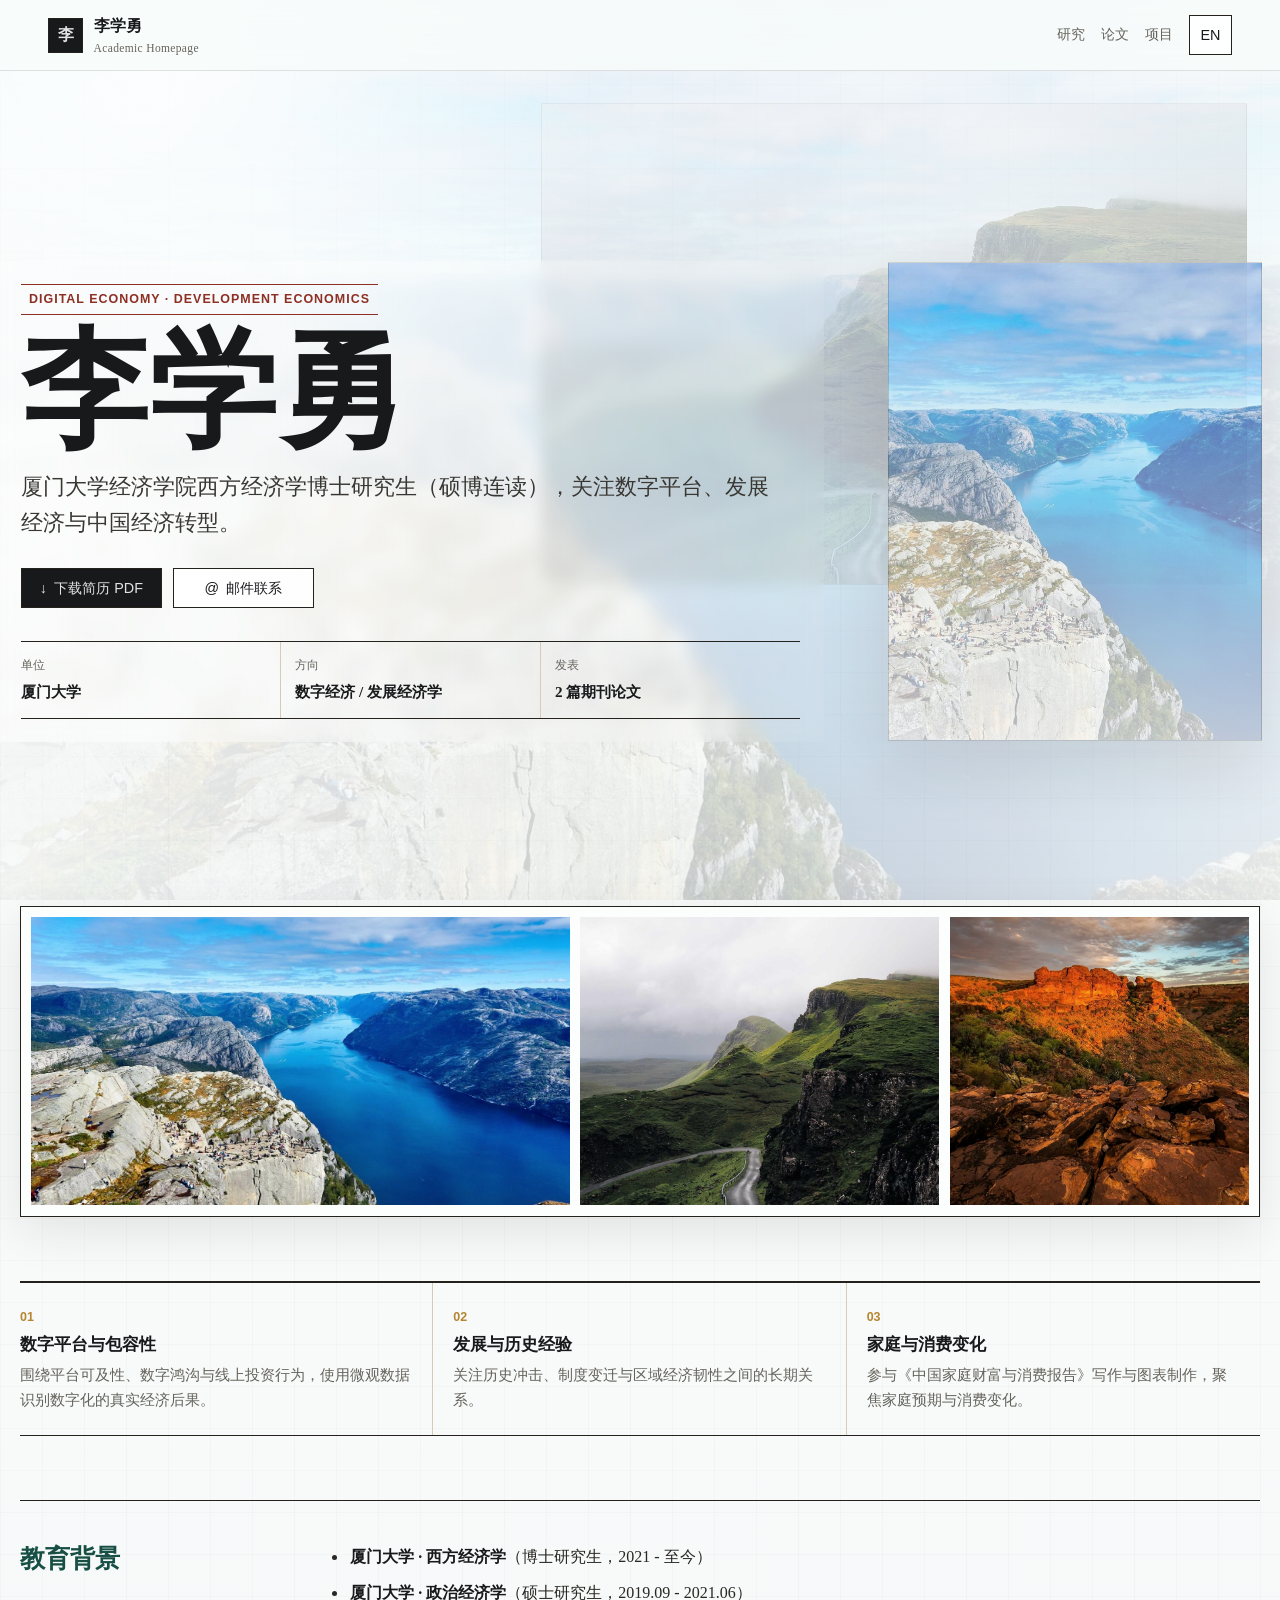
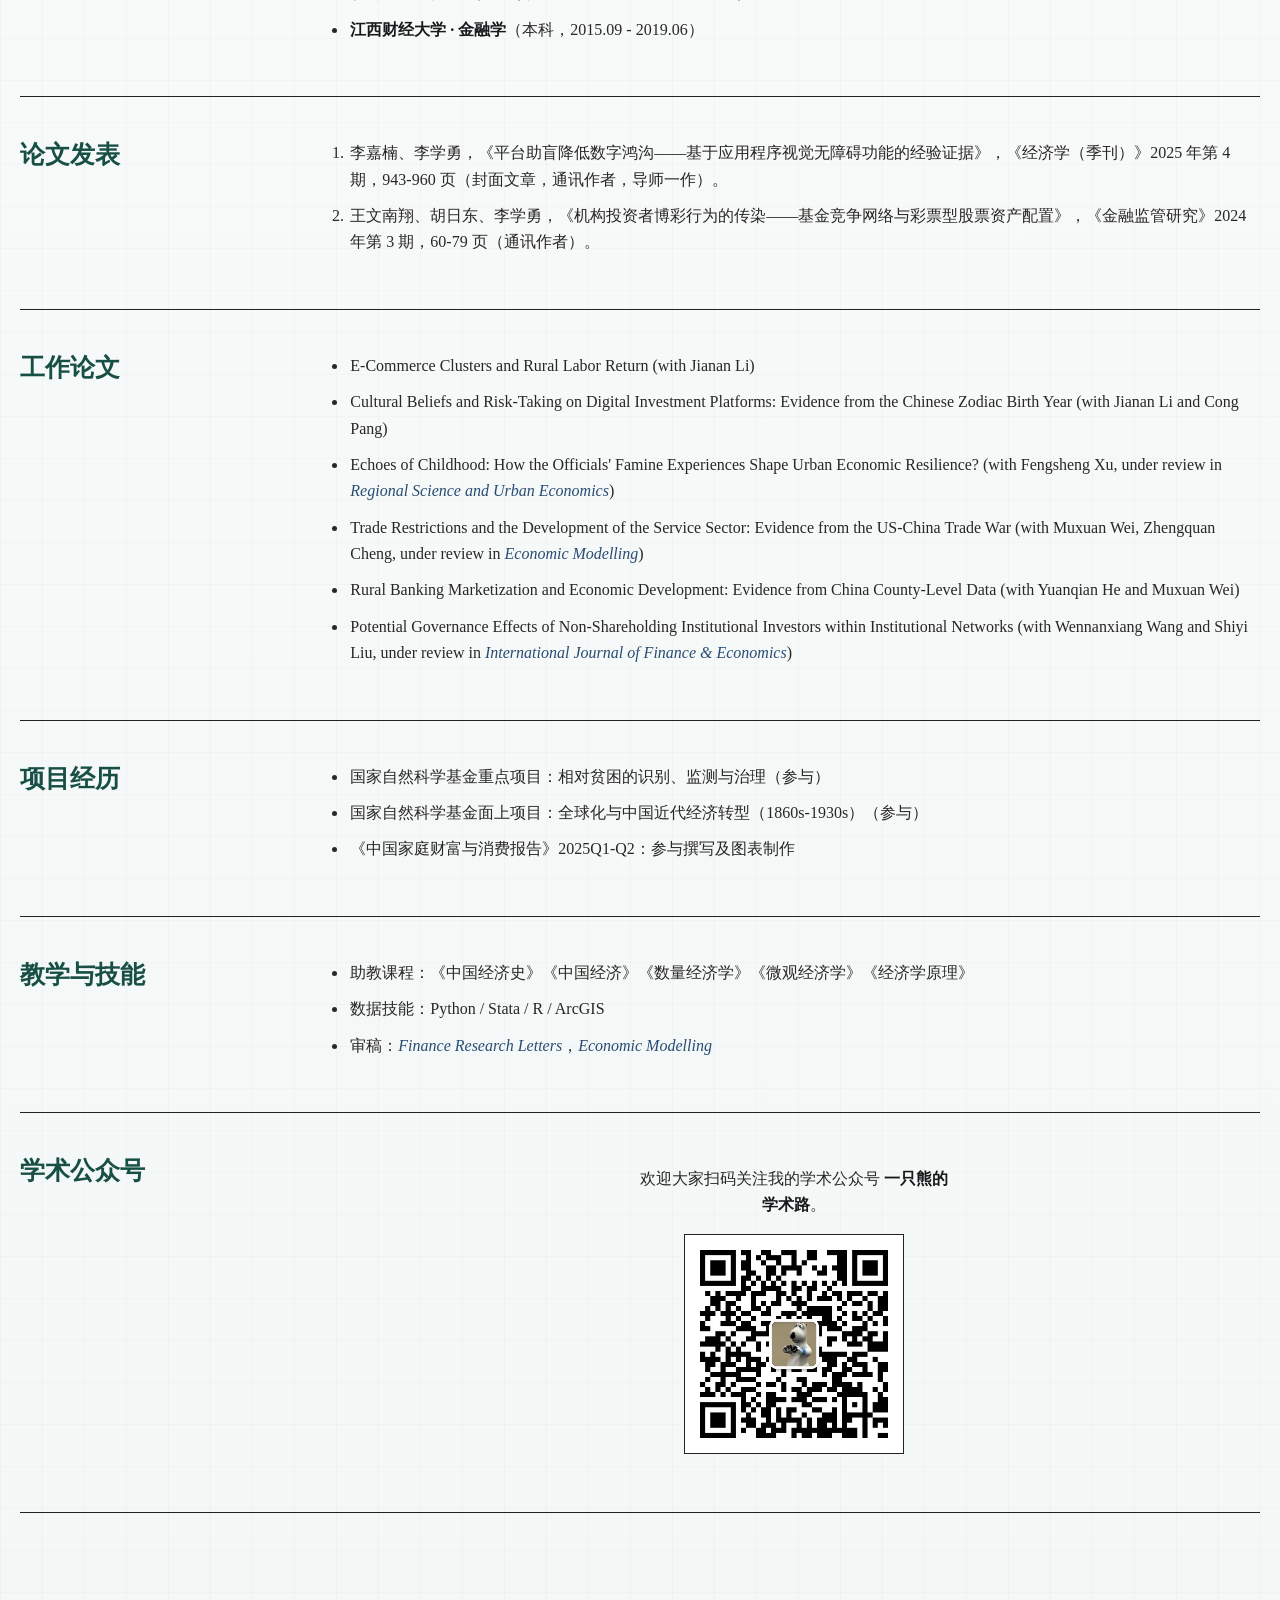
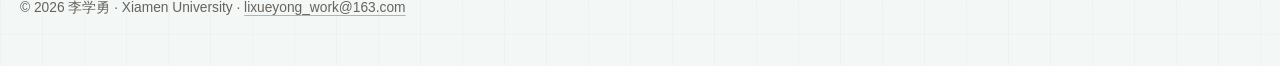
==== index.html @ 3702c2e1 "feat: refresh resume site for custom domain" ====
<!doctype html>
<html lang="zh-CN" data-lang="zh">
  <head>
    <meta charset="UTF-8" />
    <meta name="viewport" content="width=device-width, initial-scale=1.0" />
    <meta name="description" content="李学勇个人学术主页：数字经济、发展经济学、论文发表、工作论文、项目经历与教学经历。" />
    <meta name="keywords" content="李学勇, 学术主页, 数字经济, 发展经济学, 厦门大学, 个人简历" />
    <meta name="theme-color" content="#f7f2e8" />
    <title>李学勇 | Academic Homepage</title>
    <link rel="icon" href='data:image/svg+xml,%3Csvg xmlns="http://www.w3.org/2000/svg" viewBox="0 0 64 64"%3E%3Crect width="64" height="64" fill="%2318191b"/%3E%3Ctext x="32" y="43" text-anchor="middle" font-size="34" font-family="serif" fill="%23fffdf8"%3EL%3C/text%3E%3C/svg%3E' />
    <link rel="stylesheet" href="style.css" />
  </head>
  <body>
    <header class="site-header">
      <a class="brand" href="#top" aria-label="李学勇个人主页">
        <span class="brand-mark" aria-hidden="true">李</span>
        <span>
          <strong>李学勇</strong>
          <small>Academic Homepage</small>
        </span>
      </a>

      <nav class="top-nav" aria-label="页面导航">
        <a href="#research" class="t-zh">研究</a>
        <a href="#research" class="t-en">Research</a>
        <a href="#zh-papers" class="t-zh" data-anchor="papers">论文</a>
        <a href="#en-papers" class="t-en" data-anchor="papers">Papers</a>
        <a href="#zh-projects" class="t-zh" data-anchor="projects">项目</a>
        <a href="#en-projects" class="t-en" data-anchor="projects">Projects</a>
      </nav>

      <button id="lang-toggle" type="button" class="lang-toggle" aria-label="切换到英文">EN</button>
    </header>

    <main id="top">
      <section class="hero">
        <div class="hero-copy reveal">
          <p class="eyebrow">Digital Economy · Development Economics</p>
          <h1>
            <span class="t-zh">李学勇</span>
            <span class="t-en">Xueyong Li</span>
          </h1>
          <p class="lead t-zh">厦门大学经济学院西方经济学博士研究生（硕博连读），关注数字平台、发展经济与中国经济转型。</p>
          <p class="lead t-en">PhD Candidate in Western Economics at Xiamen University, studying digital platforms, development economics, and China's economic transformation.</p>

          <div class="hero-actions" aria-label="主要操作">
            <a class="button primary" href="李学勇的简历.pdf" target="_blank" rel="noopener">
              <span aria-hidden="true">↓</span>
              <span class="t-zh">下载简历 PDF</span>
              <span class="t-en">Download CV</span>
            </a>
            <a class="button" href="mailto:lixueyong_work@163.com">
              <span aria-hidden="true">@</span>
              <span class="t-zh">邮件联系</span>
              <span class="t-en">Email</span>
            </a>
          </div>

          <dl class="quick-facts" aria-label="个人概览">
            <div>
              <dt class="t-zh">单位</dt>
              <dt class="t-en">Affiliation</dt>
              <dd class="t-zh">厦门大学</dd>
              <dd class="t-en">Xiamen University</dd>
            </div>
            <div>
              <dt class="t-zh">方向</dt>
              <dt class="t-en">Fields</dt>
              <dd class="t-zh">数字经济 / 发展经济学</dd>
              <dd class="t-en">Digital Economy / Development</dd>
            </div>
            <div>
              <dt class="t-zh">发表</dt>
              <dt class="t-en">Publications</dt>
              <dd class="t-zh">2 篇期刊论文</dd>
              <dd class="t-en">2 journal articles</dd>
            </div>
          </dl>
        </div>

      </section>

      <section class="landscape-photos reveal" style="--d: 0.1s" aria-label="山水风景照片">
        <img src="assets/photos/mountain-river.jpg" alt="群山环绕的蓝色河湾" loading="lazy" />
        <img src="assets/photos/lake-hills.jpg" alt="云雾中的绿色山地" loading="lazy" />
        <img src="assets/photos/forest-mountain.jpg" alt="落日照亮的红色山谷" loading="lazy" />
      </section>

      <section class="feature-strip reveal" style="--d: 0.12s" id="research">
        <article>
          <span>01</span>
          <h2 class="t-zh">数字平台与包容性</h2>
          <h2 class="t-en">Digital Platforms & Inclusion</h2>
          <p class="t-zh">围绕平台可及性、数字鸿沟与线上投资行为，使用微观数据识别数字化的真实经济后果。</p>
          <p class="t-en">Studies platform accessibility, digital divides, and online investment behavior with micro-level evidence.</p>
        </article>
        <article>
          <span>02</span>
          <h2 class="t-zh">发展与历史经验</h2>
          <h2 class="t-en">Development & Historical Experience</h2>
          <p class="t-zh">关注历史冲击、制度变迁与区域经济韧性之间的长期关系。</p>
          <p class="t-en">Examines long-run links among historical shocks, institutions, and regional economic resilience.</p>
        </article>
        <article>
          <span>03</span>
          <h2 class="t-zh">家庭与消费变化</h2>
          <h2 class="t-en">Households & Consumption</h2>
          <p class="t-zh">参与《中国家庭财富与消费报告》写作与图表制作，聚焦家庭预期与消费变化。</p>
          <p class="t-en">Contributes to household wealth and consumption reporting, with a focus on expectations and consumption shifts.</p>
        </article>
      </section>

      <section class="content-shell reveal" style="--d: 0.16s">
        <article id="content-zh" class="markdown t-zh" aria-live="polite"></article>
        <article id="content-en" class="markdown t-en" aria-live="polite"></article>
      </section>
    </main>

    <footer class="footer">
      <p>© <span id="year"></span> 李学勇 · Xiamen University · <a href="mailto:lixueyong_work@163.com">lixueyong_work@163.com</a></p>
    </footer>

    <script src="script.js"></script>
  </body>
</html>
---- style.css ----
:root {
  --bg: #eef3f1;
  --paper: rgba(255, 255, 255, 0.88);
  --ink: #18191b;
  --muted: #66635c;
  --line: #d7cbb8;
  --line-strong: #25211c;
  --green: #174f45;
  --red: #8e2f24;
  --gold: #b6852f;
  --blue: #294c73;
  --shadow: 0 24px 70px rgba(35, 28, 18, 0.13);
}

* {
  box-sizing: border-box;
}

html {
  scroll-behavior: smooth;
}

html,
body {
  margin: 0;
  min-height: 100%;
}

body {
  color: var(--ink);
  background:
    linear-gradient(90deg, rgba(24, 25, 27, 0.025) 1px, transparent 1px) 0 0 / 42px 42px,
    linear-gradient(180deg, rgba(24, 25, 27, 0.018) 1px, transparent 1px) 0 0 / 42px 42px,
    linear-gradient(180deg, rgba(248, 251, 250, 0.68), rgba(234, 241, 240, 0.56));
  font-family: "Iowan Old Style", "Songti SC", "Noto Serif CJK SC", "Source Han Serif SC", serif;
  line-height: 1.65;
}

body::before {
  content: "";
  position: fixed;
  inset: 0;
  pointer-events: none;
  background-image:
    radial-gradient(circle at 12% 8%, rgba(255, 255, 255, 0.72), transparent 32%),
    linear-gradient(rgba(255, 255, 255, 0.28), rgba(255, 255, 255, 0));
  z-index: -1;
}

body::after {
  content: "";
  position: fixed;
  inset: 0;
  pointer-events: none;
  background:
    linear-gradient(90deg, rgba(245, 249, 248, 0.88), rgba(245, 249, 248, 0.38) 58%, rgba(245, 249, 248, 0.76)),
    url("assets/photos/mountain-river.jpg") center / cover no-repeat;
  opacity: 0.34;
  z-index: -2;
}

a {
  color: inherit;
}

.site-header {
  position: sticky;
  top: 0;
  z-index: 10;
  display: grid;
  grid-template-columns: minmax(0, 1fr) auto auto;
  align-items: center;
  gap: 1rem;
  padding: 0.8rem clamp(1rem, 4vw, 3rem);
  border-bottom: 1px solid rgba(37, 33, 28, 0.12);
  background: rgba(248, 251, 250, 0.78);
  backdrop-filter: blur(14px);
}

.brand {
  display: inline-flex;
  align-items: center;
  gap: 0.65rem;
  text-decoration: none;
  min-width: 0;
}

.brand-mark {
  display: grid;
  width: 2.2rem;
  aspect-ratio: 1;
  place-items: center;
  border: 1px solid var(--line-strong);
  background: var(--ink);
  color: var(--paper);
  font-weight: 800;
}

.brand strong,
.brand small {
  display: block;
}

.brand strong {
  font-size: 0.98rem;
}

.brand small {
  color: var(--muted);
  font-size: 0.72rem;
  letter-spacing: 0.03em;
}

.top-nav {
  display: flex;
  align-items: center;
  gap: 1rem;
  font-size: 0.9rem;
}

.top-nav a {
  color: var(--muted);
  text-decoration: none;
}

.top-nav a:hover {
  color: var(--red);
}

.lang-toggle,
.button {
  display: inline-flex;
  align-items: center;
  justify-content: center;
  gap: 0.45rem;
  min-height: 2.5rem;
  border: 1px solid var(--line-strong);
  background: var(--paper);
  color: var(--ink);
  font-family: "Avenir Next", "PingFang SC", sans-serif;
  font-size: 0.9rem;
  line-height: 1;
  text-decoration: none;
  cursor: pointer;
  transition: transform 160ms ease, box-shadow 160ms ease, background 160ms ease;
}

.lang-toggle {
  width: 2.7rem;
  padding: 0;
}

.button {
  padding: 0 1rem;
  min-width: 8.8rem;
}

.button.primary {
  background: var(--ink);
  color: var(--paper);
}

.button:hover,
.lang-toggle:hover {
  transform: translateY(-1px);
  box-shadow: 5px 5px 0 var(--gold);
}

main {
  width: min(1240px, calc(100vw - 2rem));
  margin: 0 auto;
}

.hero {
  position: relative;
  display: grid;
  grid-template-columns: minmax(0, 0.82fr) minmax(16rem, 0.38fr);
  gap: clamp(1rem, 5vw, 4.5rem);
  align-items: center;
  min-height: calc(100vh - 4.1rem);
  padding: clamp(3rem, 7vw, 5.8rem) 0 clamp(2rem, 5vw, 4rem);
}

.hero-copy {
  position: relative;
  grid-column: 1 / 2;
  padding: clamp(1rem, 2vw, 1.45rem);
  margin-left: clamp(-1.45rem, -2vw, -1rem);
  border-left: 1px solid rgba(37, 33, 28, 0.14);
  background: linear-gradient(90deg, rgba(255, 255, 255, 0.54), rgba(255, 255, 255, 0.08));
  backdrop-filter: blur(8px);
}

.hero::after {
  content: "";
  grid-column: 2 / 3;
  justify-self: stretch;
  width: 100%;
  aspect-ratio: 0.78;
  border: 1px solid rgba(37, 33, 28, 0.22);
  background:
    linear-gradient(180deg, rgba(255, 255, 255, 0.08), rgba(255, 255, 255, 0.72)),
    url("assets/photos/mountain-river.jpg") center / cover no-repeat;
  box-shadow: var(--shadow);
  opacity: 0.86;
}

.hero::before {
  content: "";
  position: absolute;
  inset: clamp(1rem, 3vw, 2rem) auto auto 42%;
  width: min(44rem, 55vw);
  height: min(30rem, 46vw);
  border: 1px solid rgba(37, 33, 28, 0.18);
  background:
    linear-gradient(rgba(248, 251, 250, 0.06), rgba(248, 251, 250, 0.58)),
    url("assets/photos/lake-hills.jpg") center / cover no-repeat;
  opacity: 0.32;
  filter: saturate(0.82);
  z-index: -1;
}

.eyebrow {
  width: fit-content;
  margin: 0 0 1rem;
  padding: 0.25rem 0.5rem;
  border-top: 1px solid var(--red);
  border-bottom: 1px solid var(--red);
  color: var(--red);
  font-family: "Avenir Next", "PingFang SC", sans-serif;
  font-size: 0.78rem;
  font-weight: 700;
  letter-spacing: 0.08em;
  text-transform: uppercase;
}

h1 {
  margin: 0;
  font-size: clamp(3rem, 10vw, 8.2rem);
  line-height: 0.94;
  letter-spacing: 0;
}

.lead {
  max-width: 48rem;
  margin: 1.2rem 0 0;
  color: #393733;
  font-size: clamp(1.08rem, 1.7vw, 1.35rem);
}

.hero-actions {
  display: flex;
  flex-wrap: wrap;
  gap: 0.7rem;
  margin-top: 1.65rem;
}

.quick-facts {
  display: grid;
  grid-template-columns: repeat(3, minmax(0, 1fr));
  gap: 0;
  margin: 2.1rem 0 0;
  border-top: 1px solid var(--line-strong);
  border-bottom: 1px solid var(--line-strong);
}

.quick-facts div {
  padding: 0.85rem 0.9rem;
  border-right: 1px solid var(--line);
}

.quick-facts div:first-child {
  padding-left: 0;
}

.quick-facts div:last-child {
  border-right: 0;
}

.quick-facts dt,
.quick-facts dd {
  margin: 0;
}

.quick-facts dt {
  color: var(--muted);
  font-family: "Avenir Next", "PingFang SC", sans-serif;
  font-size: 0.74rem;
  text-transform: uppercase;
}

.quick-facts dd {
  margin-top: 0.22rem;
  font-size: 0.95rem;
  font-weight: 700;
}

.landscape-photos {
  display: grid;
  grid-template-columns: 1.35fr 0.9fr 0.75fr;
  gap: 0.65rem;
  margin: 0 0 clamp(2.3rem, 5vw, 4rem);
  padding: 0.65rem;
  border: 1px solid var(--line-strong);
  background: rgba(255, 255, 255, 0.58);
  backdrop-filter: blur(10px);
  box-shadow: 0 14px 45px rgba(35, 28, 18, 0.1);
}

.landscape-photos img {
  display: block;
  width: 100%;
  height: clamp(11rem, 24vw, 18rem);
  object-fit: cover;
  filter: saturate(0.9) contrast(1.03);
}

.landscape-photos img:first-child {
  object-position: 50% 58%;
}

.landscape-photos img:nth-child(2) {
  object-position: 50% 35%;
}

.landscape-photos img:nth-child(3) {
  object-position: 48% 50%;
}

.feature-strip {
  display: grid;
  grid-template-columns: repeat(3, minmax(0, 1fr));
  margin: 0 0 clamp(2.3rem, 5vw, 4rem);
  border-top: 2px solid var(--line-strong);
  border-bottom: 1px solid var(--line-strong);
}

.feature-strip article {
  padding: 1.25rem 1.25rem 1.4rem;
  border-right: 1px solid var(--line);
}

.feature-strip article:first-child {
  padding-left: 0;
}

.feature-strip article:last-child {
  border-right: 0;
}

.feature-strip span {
  color: var(--gold);
  font-family: "Avenir Next", "PingFang SC", sans-serif;
  font-size: 0.78rem;
  font-weight: 800;
}

.feature-strip h2 {
  margin: 0.35rem 0 0.45rem;
  font-size: 1.05rem;
  line-height: 1.25;
}

.feature-strip p {
  margin: 0;
  color: var(--muted);
  font-size: 0.94rem;
}

.content-shell {
  margin-bottom: 3rem;
}

.markdown {
  display: grid;
  gap: 0;
}

.markdown section {
  display: grid;
  grid-template-columns: minmax(8rem, 0.28fr) minmax(0, 1fr);
  gap: clamp(1rem, 4vw, 3rem);
  padding: clamp(1.5rem, 4vw, 2.7rem) 0;
  border-top: 1px solid var(--line-strong);
}

.markdown section:last-child {
  border-bottom: 1px solid var(--line-strong);
}

.markdown h2 {
  position: sticky;
  top: 5.2rem;
  align-self: start;
  margin: 0;
  color: var(--green);
  font-size: clamp(1.18rem, 2vw, 1.55rem);
  line-height: 1.2;
}

.markdown .section-body > *:first-child {
  margin-top: 0;
}

.markdown p,
.markdown li {
  color: #292723;
}

.markdown p {
  margin: 0.6rem 0 0.95rem;
}

.markdown ul,
.markdown ol {
  margin: 0;
  padding-left: 1.2rem;
}

.markdown li {
  margin-bottom: 0.62rem;
  padding-left: 0.15rem;
}

.markdown strong {
  color: var(--ink);
  font-weight: 800;
}

.markdown em {
  color: var(--blue);
  font-style: italic;
}

.qr-center {
  width: min(320px, 100%);
  margin: 0.2rem auto 0;
  text-align: center;
}

.qr-center img {
  display: block;
  width: min(220px, 70vw);
  height: auto;
  margin: 0.7rem auto 0;
  border: 1px solid var(--line-strong);
  background: #fff;
}

.footer {
  width: min(1240px, calc(100vw - 2rem));
  margin: 0 auto;
  padding: 1.4rem 0 2rem;
  color: var(--muted);
  font-family: "Avenir Next", "PingFang SC", sans-serif;
  font-size: 0.86rem;
}

.footer a {
  text-decoration-color: rgba(102, 99, 92, 0.45);
  text-underline-offset: 0.2rem;
}

.reveal {
  opacity: 0;
  transform: translateY(10px);
  animation: enter 520ms ease forwards;
  animation-delay: var(--d, 0s);
}

@keyframes enter {
  to {
    opacity: 1;
    transform: translateY(0);
  }
}

html[data-lang="zh"] .t-en {
  display: none;
}

html[data-lang="en"] .t-zh {
  display: none;
}

@media (max-width: 860px) {
  .site-header {
    grid-template-columns: minmax(0, 1fr) auto;
  }

  .top-nav {
    display: none;
  }

  .hero {
    grid-template-columns: 1fr;
    min-height: auto;
    padding-top: 3rem;
  }

  .hero-copy {
    margin-left: 0;
    padding: 0;
    border-left: 0;
    background: transparent;
    backdrop-filter: none;
  }

  .hero::before {
    inset: 6rem 0 auto auto;
    width: min(24rem, 80vw);
    height: 18rem;
  }

  .hero::after {
    display: none;
  }

  .landscape-photos {
    grid-template-columns: 1fr 1fr;
  }

  .landscape-photos img:first-child {
    grid-column: 1 / -1;
  }

  .feature-strip,
  .markdown section {
    grid-template-columns: 1fr;
  }

  .feature-strip article,
  .feature-strip article:first-child {
    padding: 1.05rem 0;
    border-right: 0;
    border-bottom: 1px solid var(--line);
  }

  .feature-strip article:last-child {
    border-bottom: 0;
  }

  .markdown h2 {
    position: static;
  }
}

@media (max-width: 580px) {
  main,
  .footer {
    width: min(100% - 1rem, 1240px);
  }

  .site-header {
    padding-inline: 0.7rem;
  }

  .brand small {
    display: none;
  }

  .quick-facts {
    grid-template-columns: 1fr;
  }

  .quick-facts div,
  .quick-facts div:first-child {
    padding: 0.75rem 0;
    border-right: 0;
    border-bottom: 1px solid var(--line);
  }

  .quick-facts div:last-child {
    border-bottom: 0;
  }

  .button {
    flex: 1 1 12rem;
  }

  .landscape-photos {
    grid-template-columns: 1fr;
    padding: 0.5rem;
  }

  .landscape-photos img:first-child {
    grid-column: auto;
  }

  .landscape-photos img {
    height: 12.5rem;
  }
}

@media (prefers-reduced-motion: reduce) {
  html {
    scroll-behavior: auto;
  }

  .reveal {
    opacity: 1;
    transform: none;
    animation: none;
  }

  .button,
  .lang-toggle {
    transition: none;
  }
}
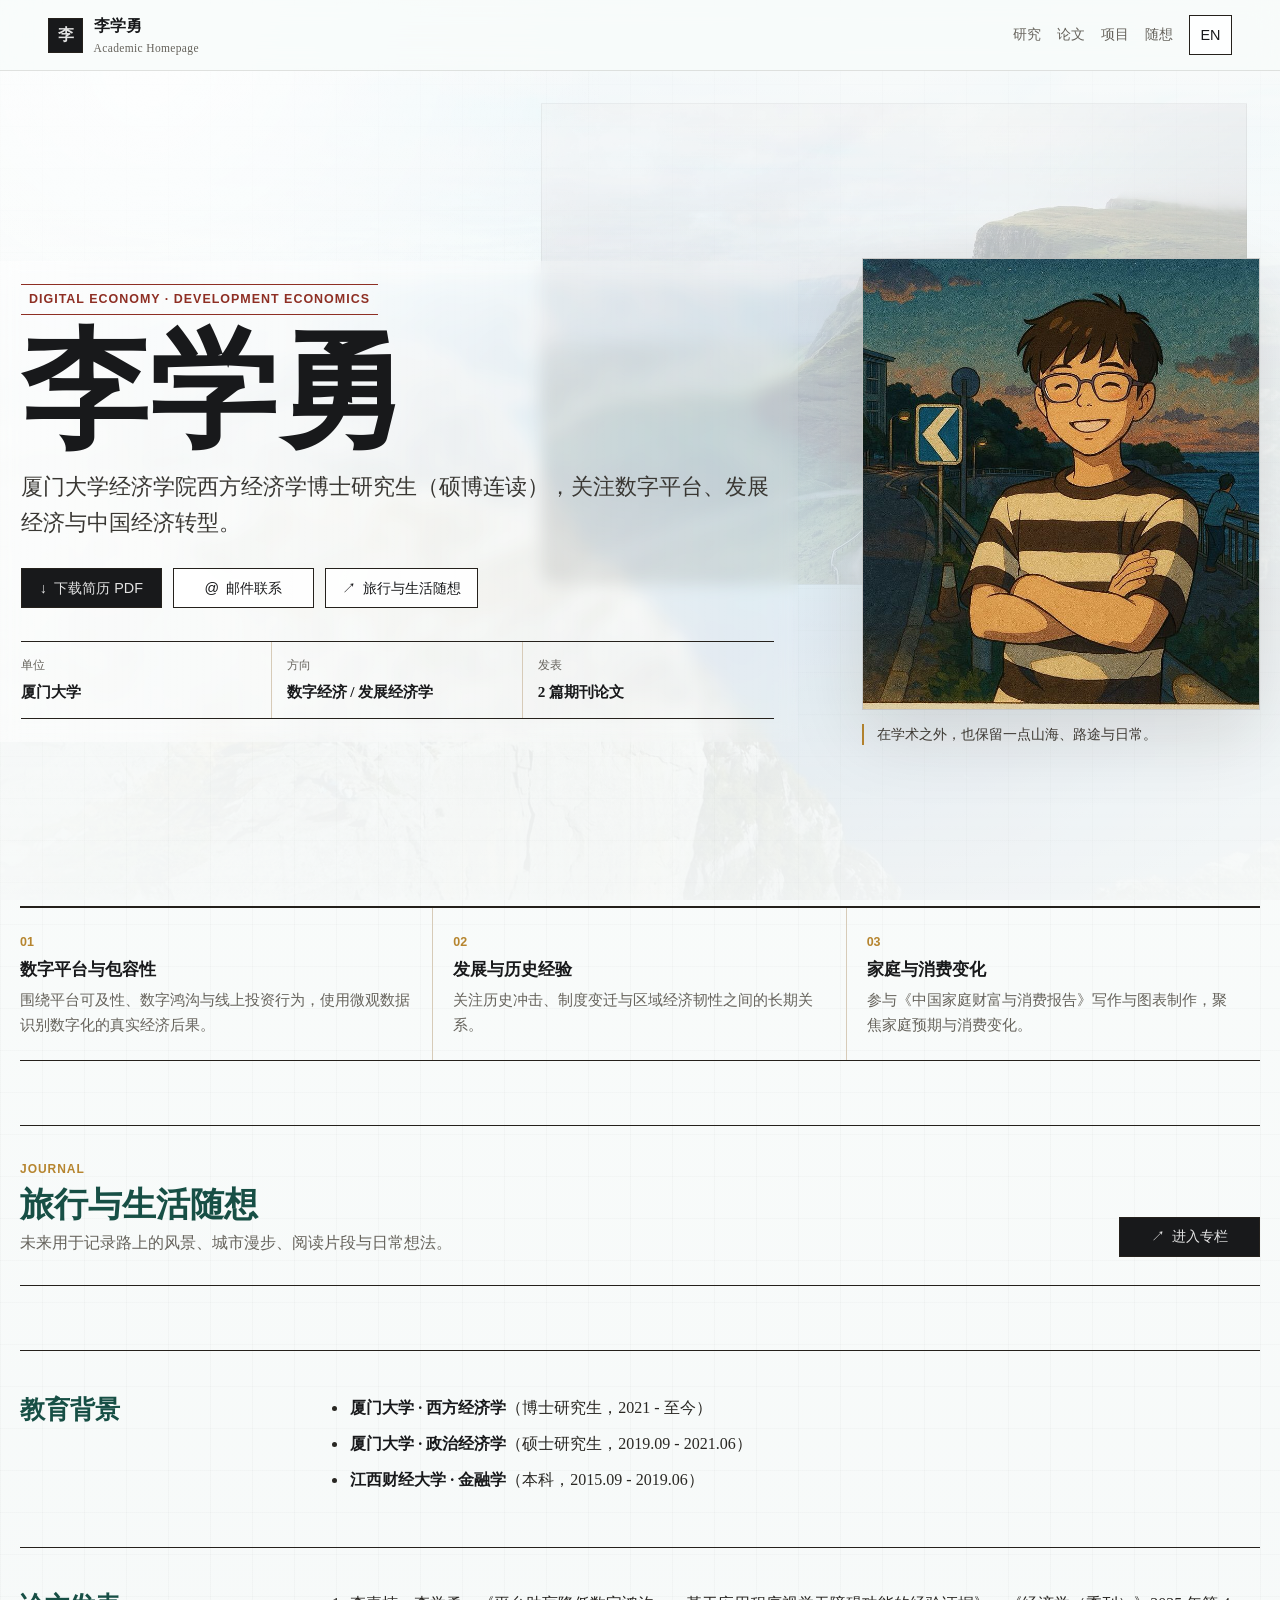
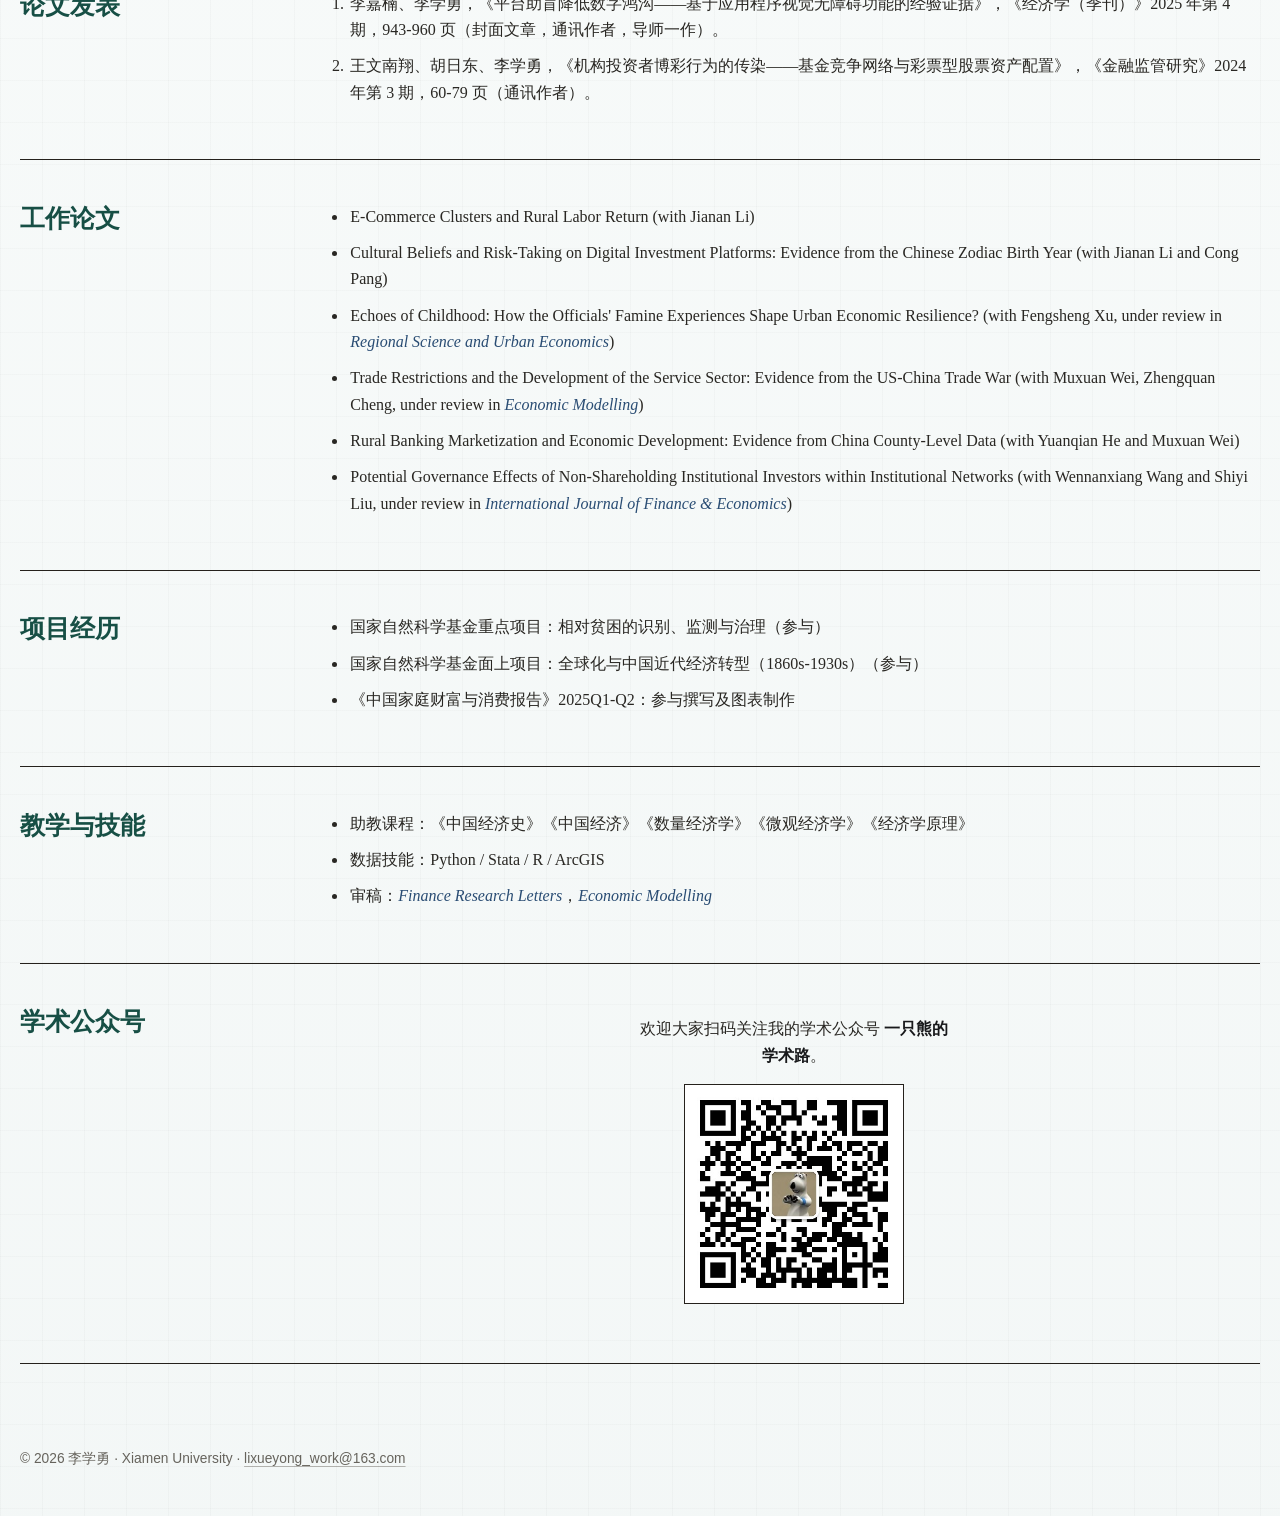
==== commit 597f88bc: "feat: add portrait and travel notes page" ====
--- a/index.html
+++ b/index.html
@@ -27,6 +27,8 @@
         <a href="#en-papers" class="t-en" data-anchor="papers">Papers</a>
         <a href="#zh-projects" class="t-zh" data-anchor="projects">项目</a>
         <a href="#en-projects" class="t-en" data-anchor="projects">Projects</a>
+        <a href="travel.html" class="t-zh">随想</a>
+        <a href="travel.html" class="t-en">Notes</a>
       </nav>
 
       <button id="lang-toggle" type="button" class="lang-toggle" aria-label="切换到英文">EN</button>
@@ -54,6 +56,11 @@
               <span class="t-zh">邮件联系</span>
               <span class="t-en">Email</span>
             </a>
+            <a class="button" href="travel.html">
+              <span aria-hidden="true">↗</span>
+              <span class="t-zh">旅行与生活随想</span>
+              <span class="t-en">Travel Notes</span>
+            </a>
           </div>
 
           <dl class="quick-facts" aria-label="个人概览">
@@ -78,12 +85,13 @@
           </dl>
         </div>
 
-      </section>
-
-      <section class="landscape-photos reveal" style="--d: 0.1s" aria-label="山水风景照片">
-        <img src="assets/photos/mountain-river.jpg" alt="群山环绕的蓝色河湾" loading="lazy" />
-        <img src="assets/photos/lake-hills.jpg" alt="云雾中的绿色山地" loading="lazy" />
-        <img src="assets/photos/forest-mountain.jpg" alt="落日照亮的红色山谷" loading="lazy" />
+        <figure class="hero-portrait reveal" style="--d: 0.08s">
+          <img src="assets/photos/profile-illustration.jpg" alt="李学勇的插画风格头像" />
+          <figcaption>
+            <span class="t-zh">在学术之外，也保留一点山海、路途与日常。</span>
+            <span class="t-en">Beyond research, a small space for landscapes, roads, and everyday notes.</span>
+          </figcaption>
+        </figure>
       </section>
 
       <section class="feature-strip reveal" style="--d: 0.12s" id="research">
@@ -110,6 +118,21 @@
         </article>
       </section>
 
+      <section class="journal-link reveal" style="--d: 0.14s" aria-label="旅行与生活随想专栏">
+        <div>
+          <span class="journal-kicker">Journal</span>
+          <h2 class="t-zh">旅行与生活随想</h2>
+          <h2 class="t-en">Travel & Life Notes</h2>
+          <p class="t-zh">未来用于记录路上的风景、城市漫步、阅读片段与日常想法。</p>
+          <p class="t-en">A future notebook for landscapes, city walks, reading fragments, and everyday reflections.</p>
+        </div>
+        <a class="button primary" href="travel.html">
+          <span aria-hidden="true">↗</span>
+          <span class="t-zh">进入专栏</span>
+          <span class="t-en">Open Journal</span>
+        </a>
+      </section>
+
       <section class="content-shell reveal" style="--d: 0.16s">
         <article id="content-zh" class="markdown t-zh" aria-live="polite"></article>
         <article id="content-en" class="markdown t-en" aria-live="polite"></article>
--- a/style.css
+++ b/style.css
@@ -53,9 +53,10 @@
   inset: 0;
   pointer-events: none;
   background:
-    linear-gradient(90deg, rgba(245, 249, 248, 0.88), rgba(245, 249, 248, 0.38) 58%, rgba(245, 249, 248, 0.76)),
+    linear-gradient(90deg, rgba(245, 249, 248, 0.92), rgba(245, 249, 248, 0.48) 58%, rgba(245, 249, 248, 0.84)),
+    linear-gradient(180deg, rgba(245, 249, 248, 0.78), rgba(245, 249, 248, 0.2) 46%, rgba(245, 249, 248, 0.82)),
     url("assets/photos/mountain-river.jpg") center / cover no-repeat;
-  opacity: 0.34;
+  opacity: 0.4;
   z-index: -2;
 }
 
@@ -174,7 +175,7 @@
 .hero {
   position: relative;
   display: grid;
-  grid-template-columns: minmax(0, 0.82fr) minmax(16rem, 0.38fr);
+  grid-template-columns: minmax(0, 0.82fr) minmax(18rem, 0.42fr);
   gap: clamp(1rem, 5vw, 4.5rem);
   align-items: center;
   min-height: calc(100vh - 4.1rem);
@@ -191,18 +192,34 @@
   backdrop-filter: blur(8px);
 }
 
-.hero::after {
-  content: "";
+.hero-portrait {
   grid-column: 2 / 3;
   justify-self: stretch;
+  align-self: center;
   width: 100%;
-  aspect-ratio: 0.78;
+  margin: 0;
+}
+
+.hero-portrait img {
+  display: block;
+  width: 100%;
+  aspect-ratio: 0.88;
+  object-fit: cover;
+  object-position: 52% 48%;
   border: 1px solid rgba(37, 33, 28, 0.22);
-  background:
-    linear-gradient(180deg, rgba(255, 255, 255, 0.08), rgba(255, 255, 255, 0.72)),
-    url("assets/photos/mountain-river.jpg") center / cover no-repeat;
+  background: rgba(255, 255, 255, 0.62);
   box-shadow: var(--shadow);
-  opacity: 0.86;
+  filter: saturate(0.92) contrast(1.02);
+}
+
+.hero-portrait figcaption {
+  margin-top: 0.85rem;
+  padding-left: 0.85rem;
+  border-left: 2px solid var(--gold);
+  color: #3f3b35;
+  font-family: "Avenir Next", "PingFang SC", sans-serif;
+  font-size: 0.86rem;
+  line-height: 1.55;
 }
 
 .hero::before {
@@ -295,38 +312,6 @@
   font-weight: 700;
 }
 
-.landscape-photos {
-  display: grid;
-  grid-template-columns: 1.35fr 0.9fr 0.75fr;
-  gap: 0.65rem;
-  margin: 0 0 clamp(2.3rem, 5vw, 4rem);
-  padding: 0.65rem;
-  border: 1px solid var(--line-strong);
-  background: rgba(255, 255, 255, 0.58);
-  backdrop-filter: blur(10px);
-  box-shadow: 0 14px 45px rgba(35, 28, 18, 0.1);
-}
-
-.landscape-photos img {
-  display: block;
-  width: 100%;
-  height: clamp(11rem, 24vw, 18rem);
-  object-fit: cover;
-  filter: saturate(0.9) contrast(1.03);
-}
-
-.landscape-photos img:first-child {
-  object-position: 50% 58%;
-}
-
-.landscape-photos img:nth-child(2) {
-  object-position: 50% 35%;
-}
-
-.landscape-photos img:nth-child(3) {
-  object-position: 48% 50%;
-}
-
 .feature-strip {
   display: grid;
   grid-template-columns: repeat(3, minmax(0, 1fr));
@@ -365,6 +350,116 @@
   margin: 0;
   color: var(--muted);
   font-size: 0.94rem;
+}
+
+.journal-link {
+  display: grid;
+  grid-template-columns: minmax(0, 1fr) auto;
+  align-items: end;
+  gap: 1.2rem;
+  margin: 0 0 clamp(2.3rem, 5vw, 4rem);
+  padding: clamp(1.2rem, 3vw, 1.8rem) 0;
+  border-top: 1px solid var(--line-strong);
+  border-bottom: 1px solid var(--line-strong);
+}
+
+.journal-kicker {
+  color: var(--gold);
+  font-family: "Avenir Next", "PingFang SC", sans-serif;
+  font-size: 0.75rem;
+  font-weight: 800;
+  letter-spacing: 0.08em;
+  text-transform: uppercase;
+}
+
+.journal-link h2 {
+  margin: 0.25rem 0 0.4rem;
+  color: var(--green);
+  font-size: clamp(1.35rem, 3vw, 2.15rem);
+  line-height: 1.12;
+}
+
+.journal-link p {
+  max-width: 42rem;
+  margin: 0;
+  color: var(--muted);
+}
+
+.travel-page main {
+  min-height: calc(100vh - 4.1rem);
+}
+
+.travel-hero {
+  display: grid;
+  grid-template-columns: minmax(0, 1fr) minmax(16rem, 0.42fr);
+  gap: clamp(1rem, 5vw, 4rem);
+  align-items: end;
+  padding: clamp(4rem, 10vw, 7rem) 0 clamp(2rem, 6vw, 4rem);
+}
+
+.travel-hero h1 {
+  max-width: 48rem;
+}
+
+.travel-hero .lead {
+  max-width: 42rem;
+}
+
+.travel-card {
+  padding: clamp(1rem, 3vw, 1.35rem);
+  border: 1px solid rgba(37, 33, 28, 0.2);
+  background: rgba(255, 255, 255, 0.58);
+  backdrop-filter: blur(10px);
+  box-shadow: 0 18px 48px rgba(35, 28, 18, 0.1);
+}
+
+.travel-card img {
+  display: block;
+  width: 100%;
+  aspect-ratio: 1;
+  object-fit: cover;
+  border: 1px solid rgba(37, 33, 28, 0.18);
+}
+
+.travel-card p {
+  margin: 0.85rem 0 0;
+  color: var(--muted);
+  font-family: "Avenir Next", "PingFang SC", sans-serif;
+  font-size: 0.9rem;
+}
+
+.note-grid {
+  display: grid;
+  grid-template-columns: repeat(3, minmax(0, 1fr));
+  gap: 1px;
+  margin-bottom: clamp(3rem, 7vw, 5rem);
+  border: 1px solid var(--line-strong);
+  background: var(--line-strong);
+}
+
+.note-grid article {
+  min-height: 13rem;
+  padding: 1.15rem;
+  background: rgba(255, 255, 255, 0.72);
+}
+
+.note-grid span {
+  color: var(--gold);
+  font-family: "Avenir Next", "PingFang SC", sans-serif;
+  font-size: 0.72rem;
+  font-weight: 800;
+  text-transform: uppercase;
+}
+
+.note-grid h2 {
+  margin: 0.4rem 0 0.55rem;
+  font-size: 1.08rem;
+}
+
+.note-grid p {
+  margin: 0;
+  color: var(--muted);
+  font-size: 0.95rem;
 }
 
 .content-shell {
@@ -512,20 +607,17 @@
     height: 18rem;
   }
 
-  .hero::after {
-    display: none;
-  }
-
-  .landscape-photos {
-    grid-template-columns: 1fr 1fr;
-  }
-
-  .landscape-photos img:first-child {
-    grid-column: 1 / -1;
+  .hero-portrait {
+    grid-column: 1;
+    width: min(26rem, 100%);
+    justify-self: center;
   }
 
   .feature-strip,
-  .markdown section {
+  .markdown section,
+  .journal-link,
+  .travel-hero,
+  .note-grid {
     grid-template-columns: 1fr;
   }
 
@@ -577,19 +669,6 @@
   .button {
     flex: 1 1 12rem;
   }
-
-  .landscape-photos {
-    grid-template-columns: 1fr;
-    padding: 0.5rem;
-  }
-
-  .landscape-photos img:first-child {
-    grid-column: auto;
-  }
-
-  .landscape-photos img {
-    height: 12.5rem;
-  }
 }
 
 @media (prefers-reduced-motion: reduce) {
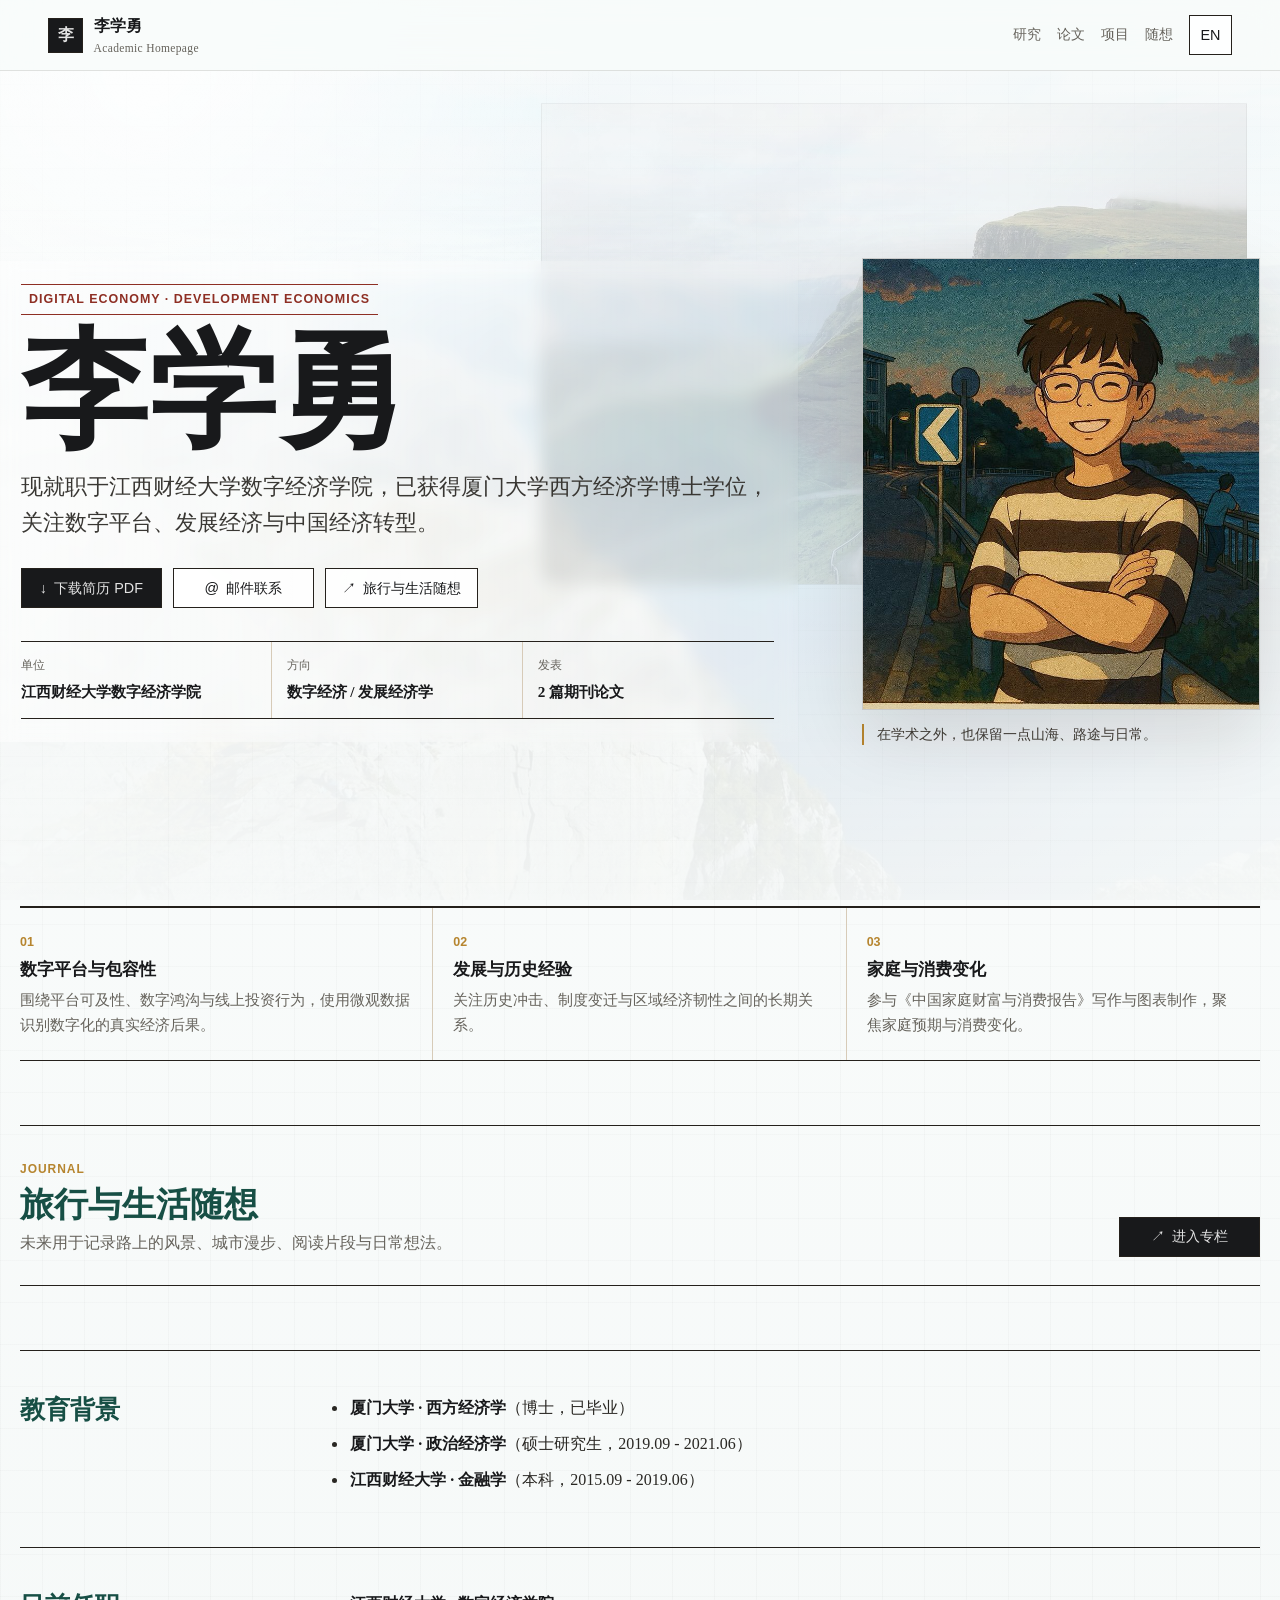
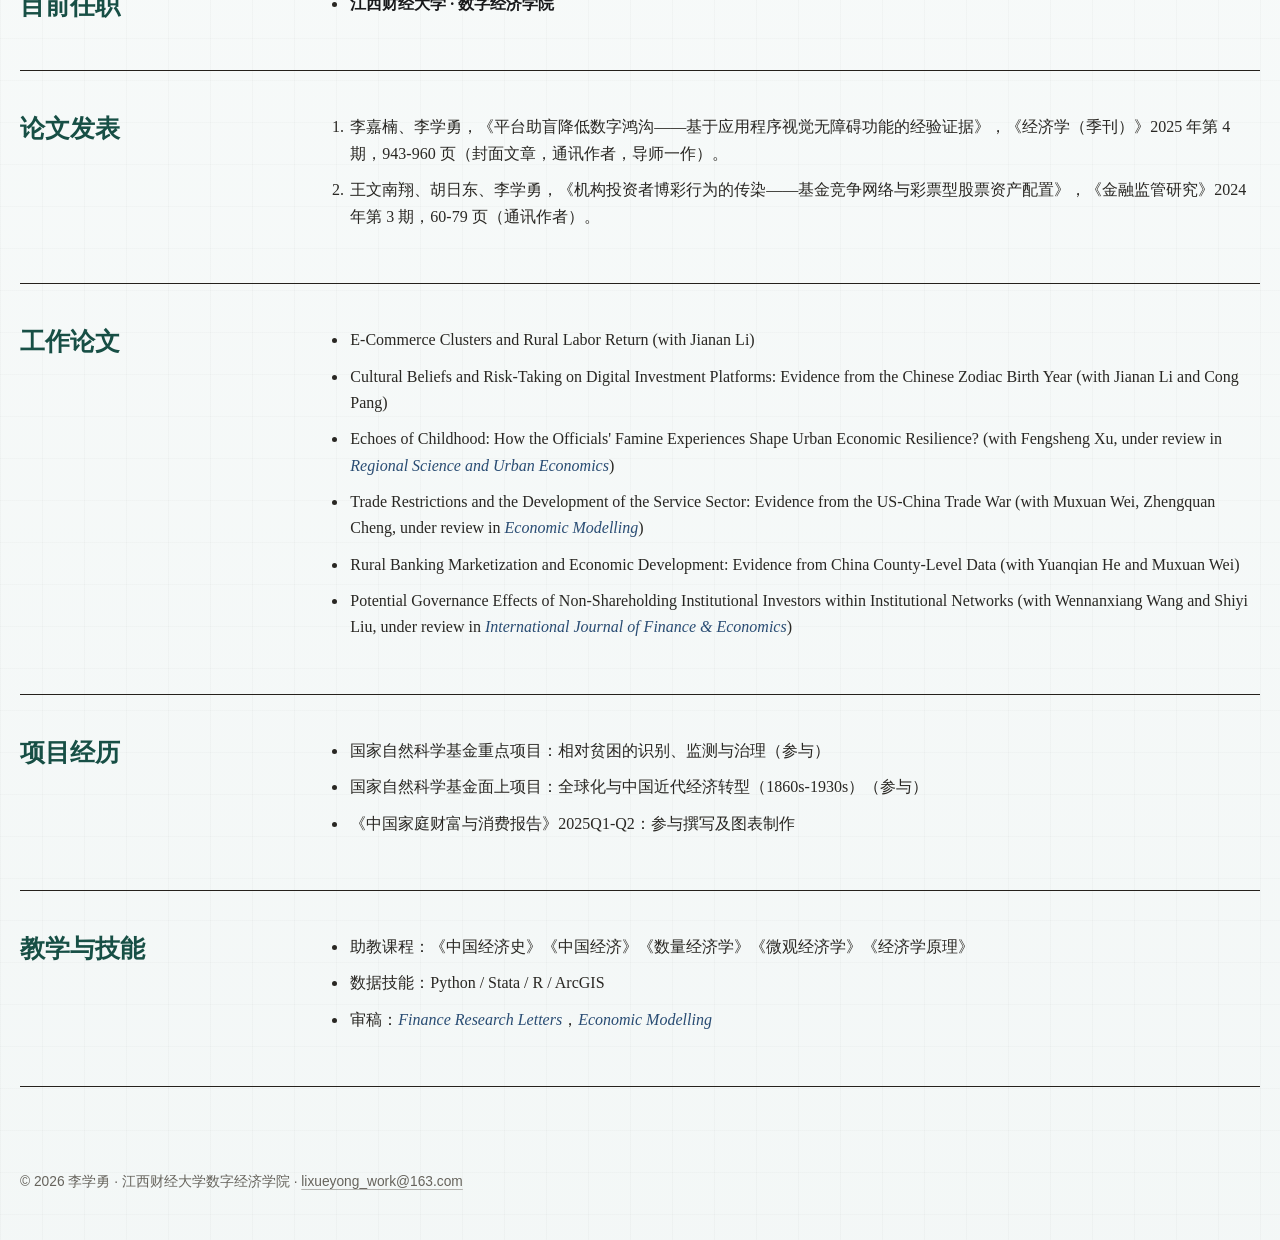
==== commit 21950967: "chore: update academic profile and remove private contacts" ====
--- a/index.html
+++ b/index.html
@@ -4,7 +4,7 @@
     <meta charset="UTF-8" />
     <meta name="viewport" content="width=device-width, initial-scale=1.0" />
     <meta name="description" content="李学勇个人学术主页：数字经济、发展经济学、论文发表、工作论文、项目经历与教学经历。" />
-    <meta name="keywords" content="李学勇, 学术主页, 数字经济, 发展经济学, 厦门大学, 个人简历" />
+    <meta name="keywords" content="李学勇, 学术主页, 数字经济, 发展经济学, 江西财经大学, 数字经济学院, 厦门大学, 个人简历" />
     <meta name="theme-color" content="#f7f2e8" />
     <title>李学勇 | Academic Homepage</title>
     <link rel="icon" href='data:image/svg+xml,%3Csvg xmlns="http://www.w3.org/2000/svg" viewBox="0 0 64 64"%3E%3Crect width="64" height="64" fill="%2318191b"/%3E%3Ctext x="32" y="43" text-anchor="middle" font-size="34" font-family="serif" fill="%23fffdf8"%3EL%3C/text%3E%3C/svg%3E' />
@@ -42,8 +42,8 @@
             <span class="t-zh">李学勇</span>
             <span class="t-en">Xueyong Li</span>
           </h1>
-          <p class="lead t-zh">厦门大学经济学院西方经济学博士研究生（硕博连读），关注数字平台、发展经济与中国经济转型。</p>
-          <p class="lead t-en">PhD Candidate in Western Economics at Xiamen University, studying digital platforms, development economics, and China's economic transformation.</p>
+          <p class="lead t-zh">现就职于江西财经大学数字经济学院，已获得厦门大学西方经济学博士学位，关注数字平台、发展经济与中国经济转型。</p>
+          <p class="lead t-en">Currently at the School of Digital Economy, Jiangxi University of Finance and Economics. Ph.D. in Western Economics from Xiamen University, studying digital platforms, development economics, and China's economic transformation.</p>
 
           <div class="hero-actions" aria-label="主要操作">
             <a class="button primary" href="李学勇的简历.pdf" target="_blank" rel="noopener">
@@ -67,8 +67,8 @@
             <div>
               <dt class="t-zh">单位</dt>
               <dt class="t-en">Affiliation</dt>
-              <dd class="t-zh">厦门大学</dd>
-              <dd class="t-en">Xiamen University</dd>
+              <dd class="t-zh">江西财经大学数字经济学院</dd>
+              <dd class="t-en">JXUFE · Digital Economy</dd>
             </div>
             <div>
               <dt class="t-zh">方向</dt>
@@ -140,7 +140,7 @@
     </main>
 
     <footer class="footer">
-      <p>© <span id="year"></span> 李学勇 · Xiamen University · <a href="mailto:lixueyong_work@163.com">lixueyong_work@163.com</a></p>
+      <p>© <span id="year"></span> 李学勇 · 江西财经大学数字经济学院 · <a href="mailto:lixueyong_work@163.com">lixueyong_work@163.com</a></p>
     </footer>
 
     <script src="script.js"></script>
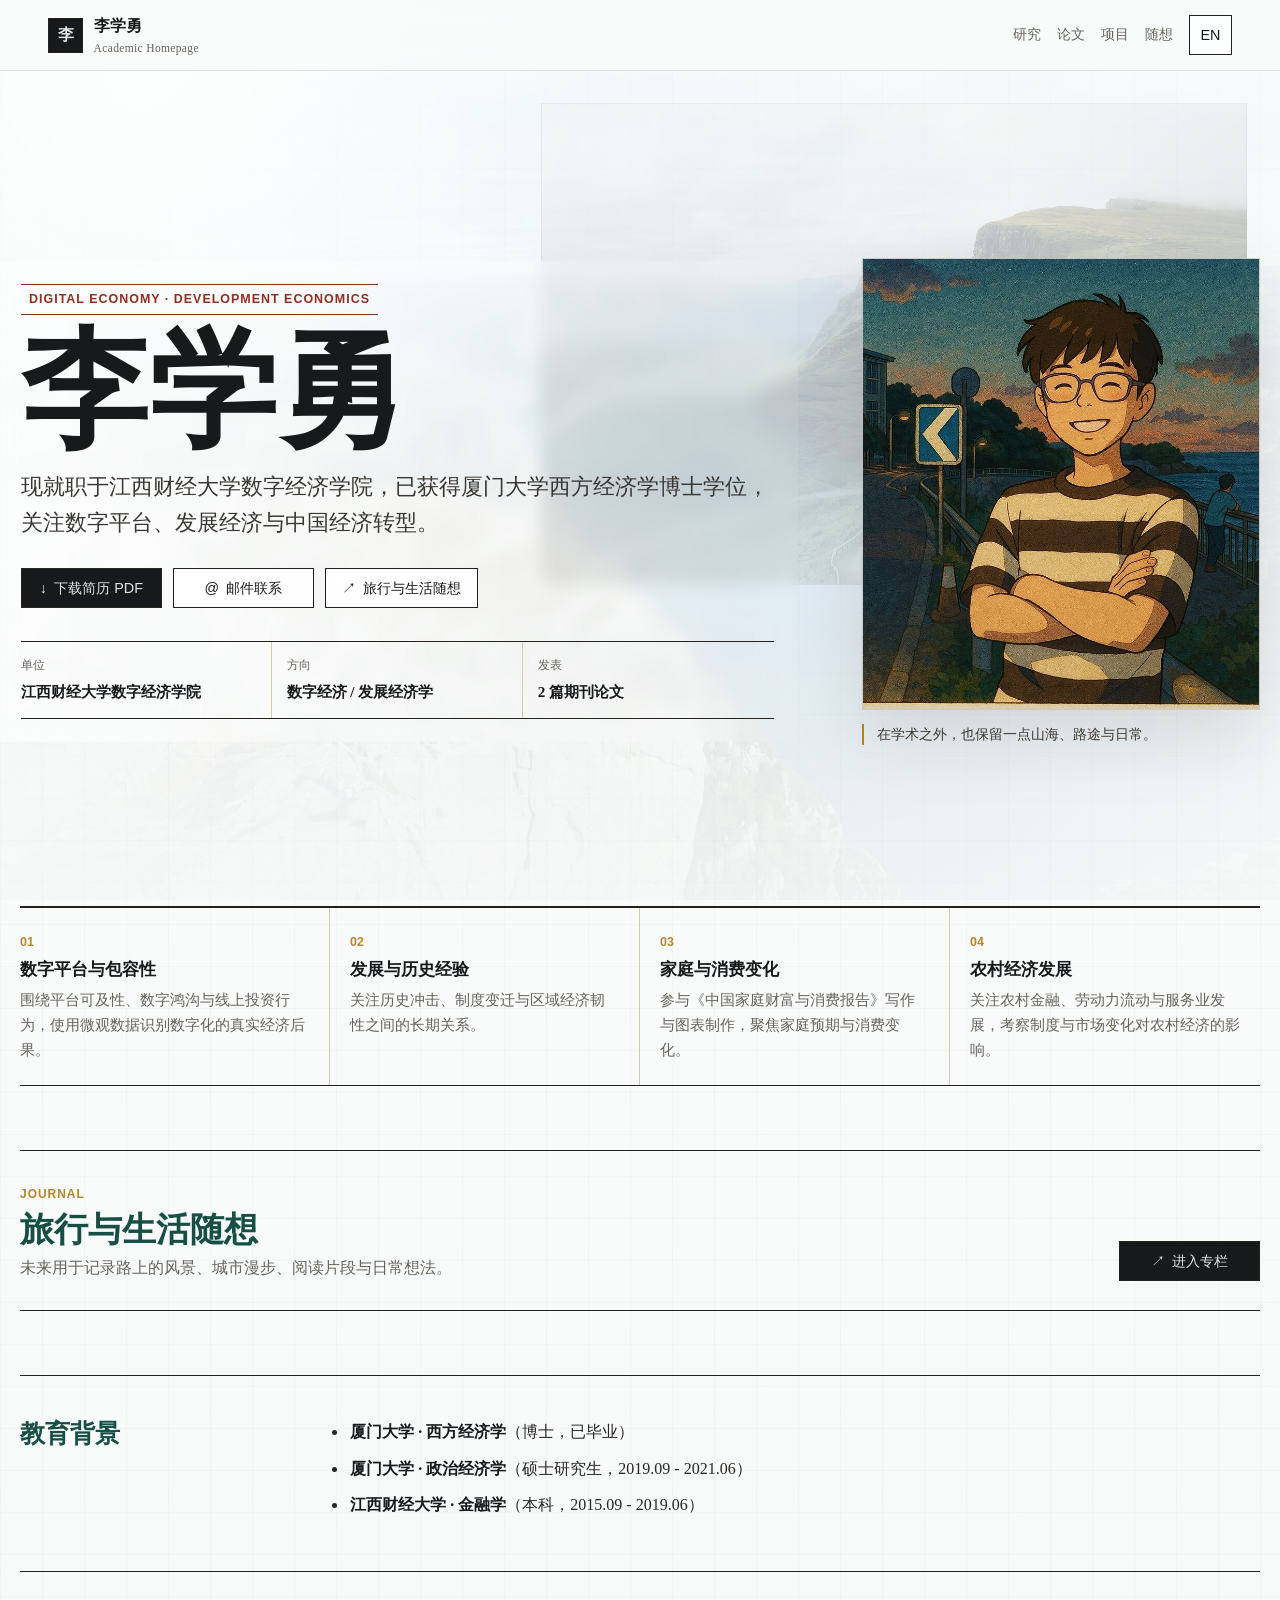
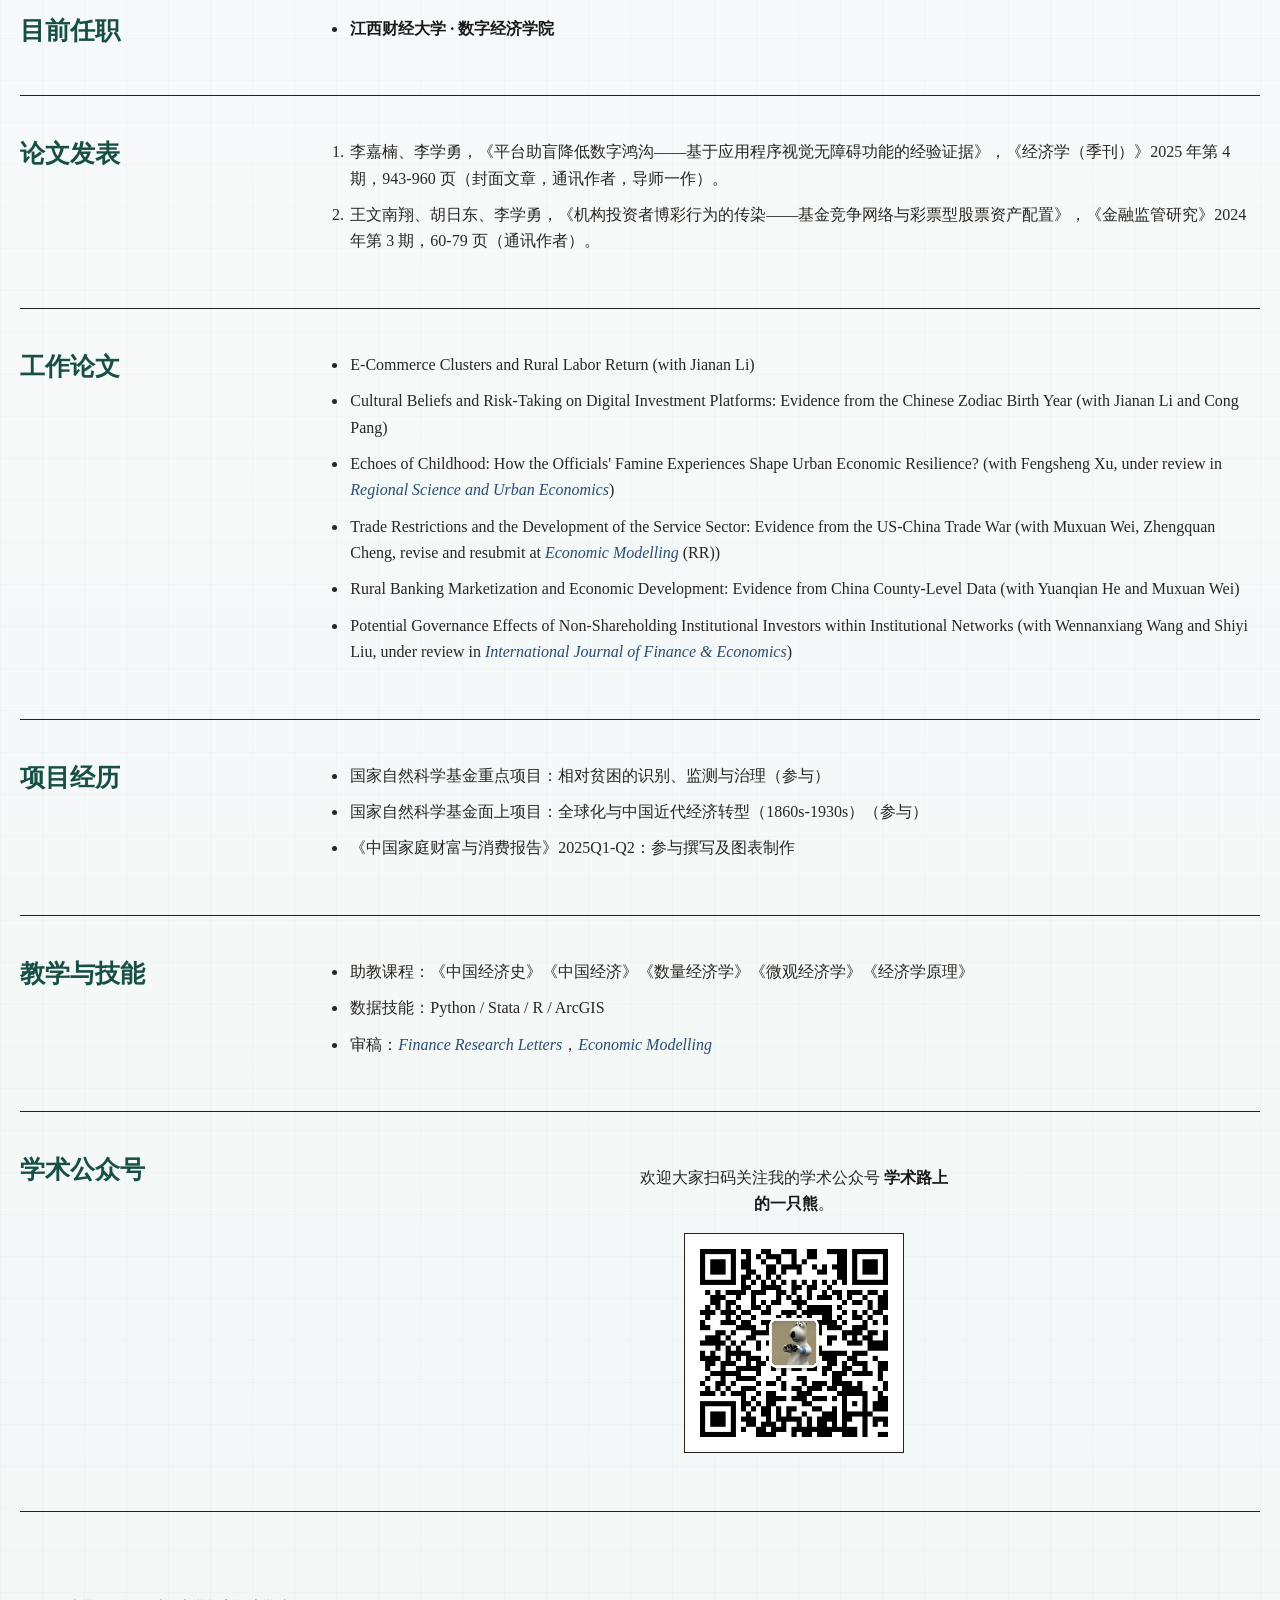
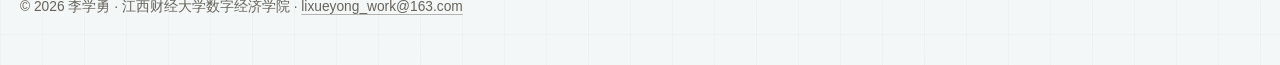
==== commit 230dce26: "feat: restore public account QR code" ====
--- a/index.html
+++ b/index.html
@@ -116,6 +116,13 @@
           <p class="t-zh">参与《中国家庭财富与消费报告》写作与图表制作，聚焦家庭预期与消费变化。</p>
           <p class="t-en">Contributes to household wealth and consumption reporting, with a focus on expectations and consumption shifts.</p>
         </article>
+        <article>
+          <span>04</span>
+          <h2 class="t-zh">农村经济发展</h2>
+          <h2 class="t-en">Rural Economic Development</h2>
+          <p class="t-zh">关注农村金融、劳动力流动与服务业发展，考察制度与市场变化对农村经济的影响。</p>
+          <p class="t-en">Studies rural finance, labor mobility, and service-sector development, with a focus on how institutional and market changes shape rural economies.</p>
+        </article>
       </section>
 
       <section class="journal-link reveal" style="--d: 0.14s" aria-label="旅行与生活随想专栏">
--- a/style.css
+++ b/style.css
@@ -314,7 +314,7 @@
 
 .feature-strip {
   display: grid;
-  grid-template-columns: repeat(3, minmax(0, 1fr));
+  grid-template-columns: repeat(4, minmax(0, 1fr));
   margin: 0 0 clamp(2.3rem, 5vw, 4rem);
   border-top: 2px solid var(--line-strong);
   border-bottom: 1px solid var(--line-strong);
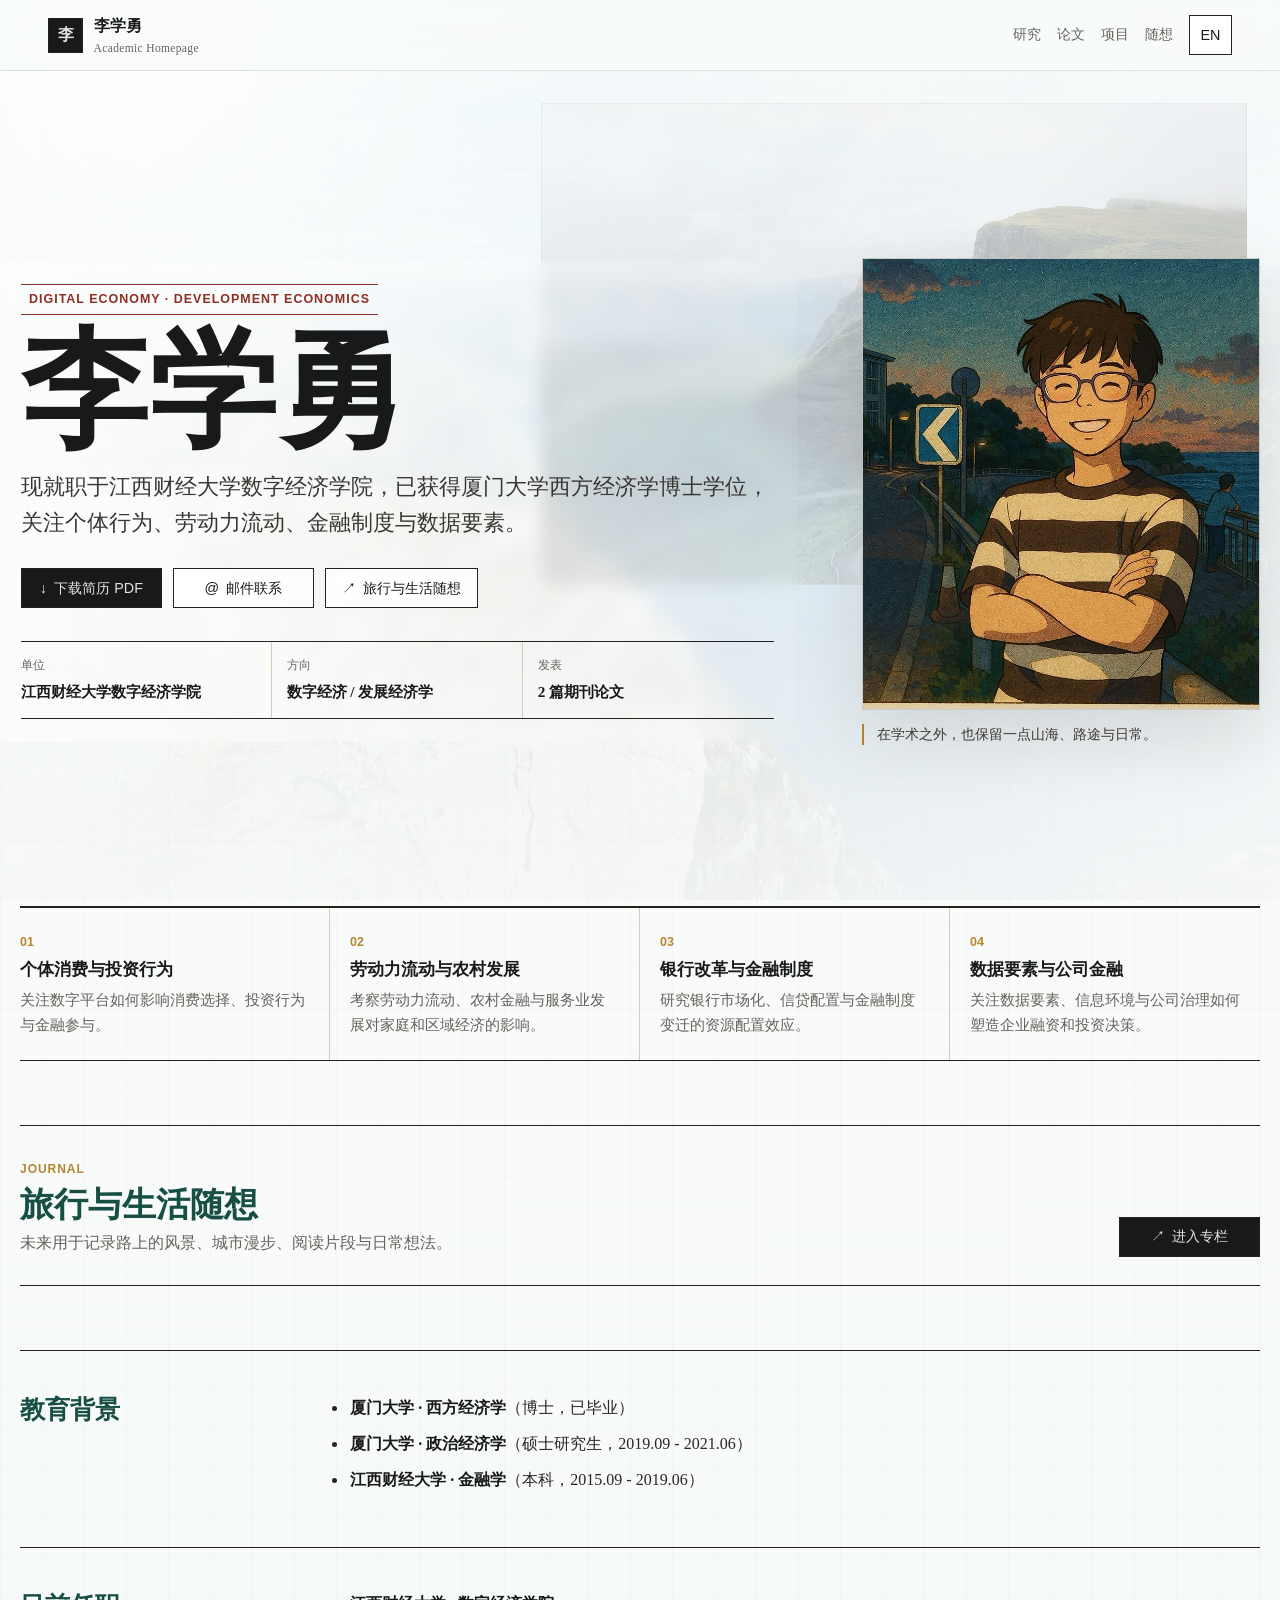
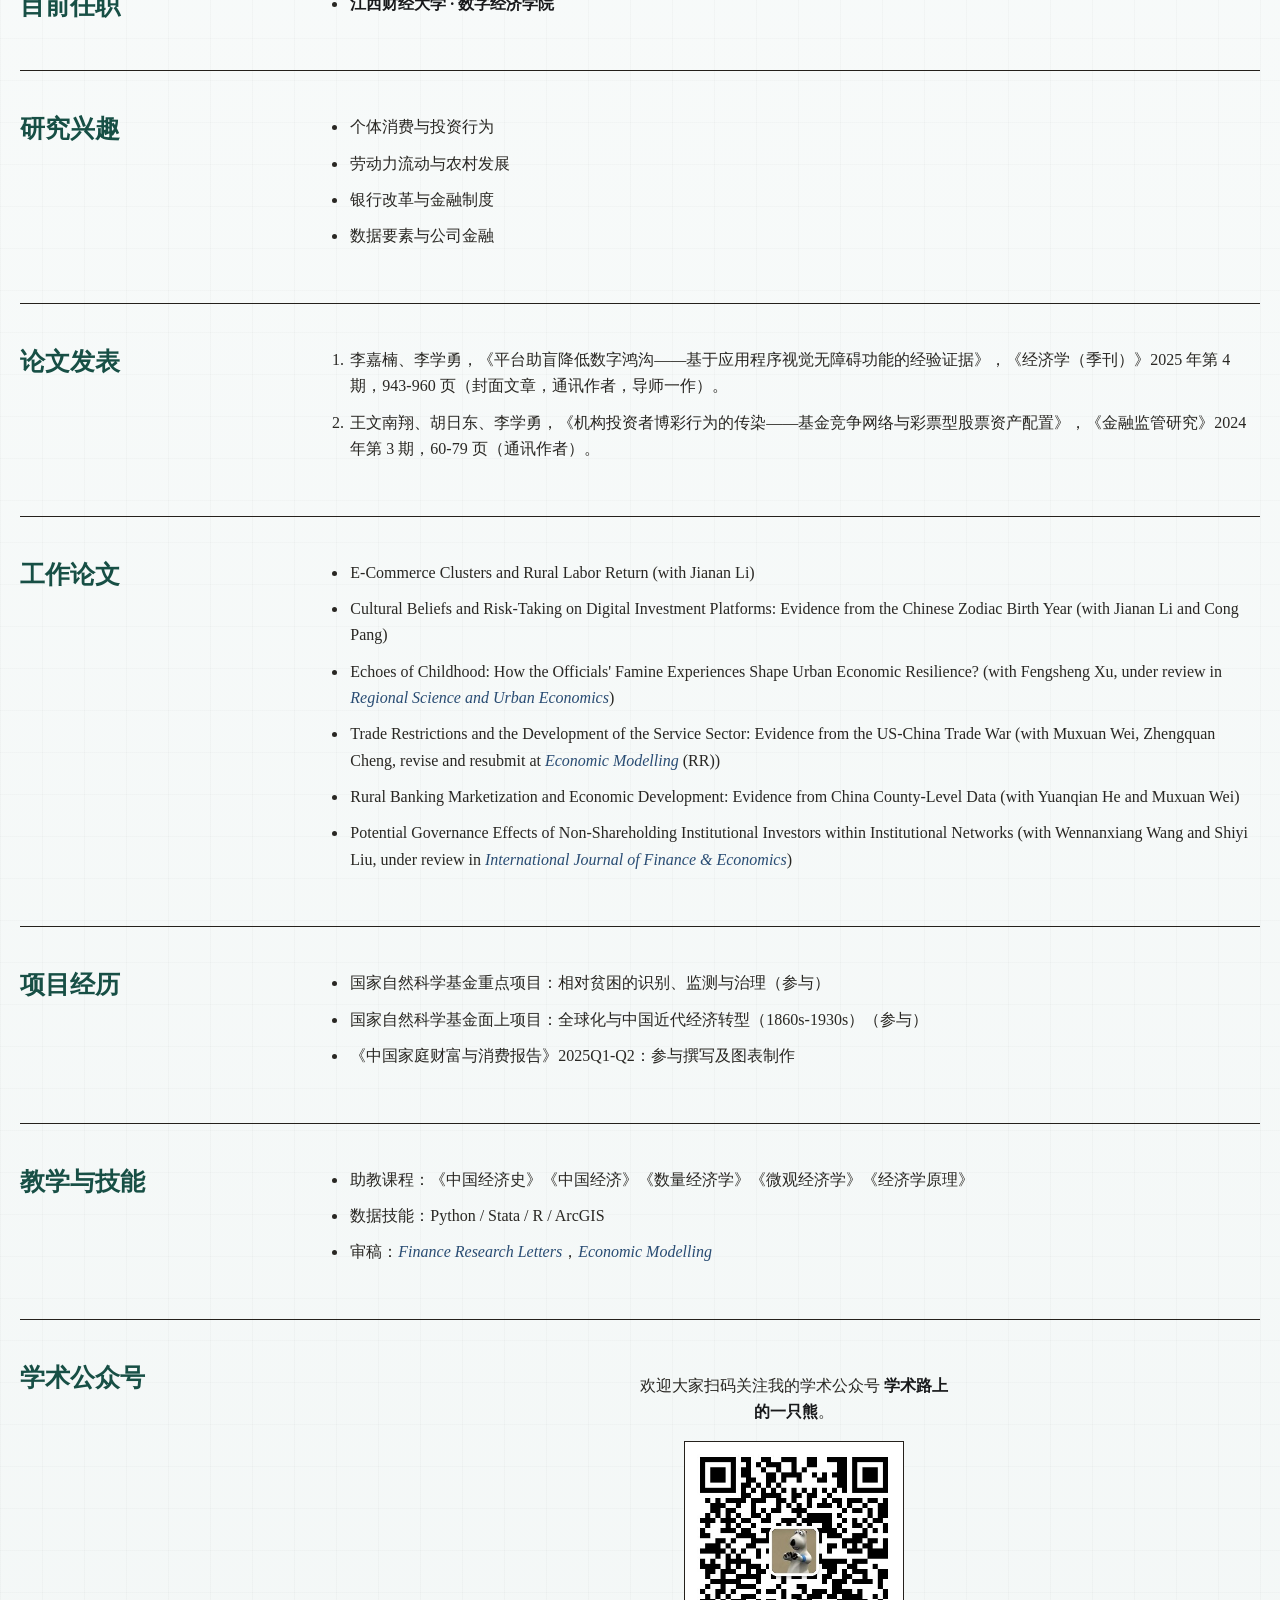
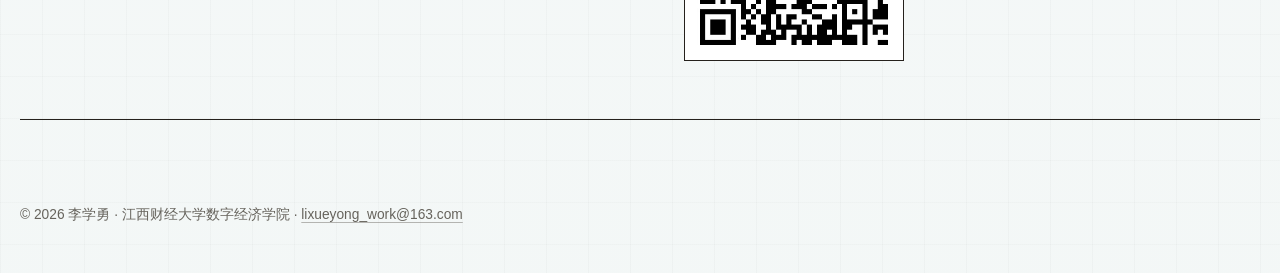
==== commit 073707c1: "feat: refine research interests" ====
--- a/index.html
+++ b/index.html
@@ -3,8 +3,8 @@
   <head>
     <meta charset="UTF-8" />
     <meta name="viewport" content="width=device-width, initial-scale=1.0" />
-    <meta name="description" content="李学勇个人学术主页：数字经济、发展经济学、论文发表、工作论文、项目经历与教学经历。" />
-    <meta name="keywords" content="李学勇, 学术主页, 数字经济, 发展经济学, 江西财经大学, 数字经济学院, 厦门大学, 个人简历" />
+    <meta name="description" content="李学勇个人学术主页：个体消费与投资行为、劳动力流动、银行改革、数据要素、公司金融与发展经济学。" />
+    <meta name="keywords" content="李学勇, 学术主页, 个体消费与投资行为, 劳动力流动, 农村经济发展, 银行改革, 数据要素, 公司金融, 江西财经大学, 数字经济学院, 个人简历" />
     <meta name="theme-color" content="#f7f2e8" />
     <title>李学勇 | Academic Homepage</title>
     <link rel="icon" href='data:image/svg+xml,%3Csvg xmlns="http://www.w3.org/2000/svg" viewBox="0 0 64 64"%3E%3Crect width="64" height="64" fill="%2318191b"/%3E%3Ctext x="32" y="43" text-anchor="middle" font-size="34" font-family="serif" fill="%23fffdf8"%3EL%3C/text%3E%3C/svg%3E' />
@@ -42,8 +42,8 @@
             <span class="t-zh">李学勇</span>
             <span class="t-en">Xueyong Li</span>
           </h1>
-          <p class="lead t-zh">现就职于江西财经大学数字经济学院，已获得厦门大学西方经济学博士学位，关注数字平台、发展经济与中国经济转型。</p>
-          <p class="lead t-en">Currently at the School of Digital Economy, Jiangxi University of Finance and Economics. Ph.D. in Western Economics from Xiamen University, studying digital platforms, development economics, and China's economic transformation.</p>
+          <p class="lead t-zh">现就职于江西财经大学数字经济学院，已获得厦门大学西方经济学博士学位，关注个体行为、劳动力流动、金融制度与数据要素。</p>
+          <p class="lead t-en">Currently at the School of Digital Economy, Jiangxi University of Finance and Economics. Ph.D. in Western Economics from Xiamen University, studying individual behavior, labor mobility, financial institutions, and data elements.</p>
 
           <div class="hero-actions" aria-label="主要操作">
             <a class="button primary" href="李学勇的简历.pdf" target="_blank" rel="noopener">
@@ -97,31 +97,31 @@
       <section class="feature-strip reveal" style="--d: 0.12s" id="research">
         <article>
           <span>01</span>
-          <h2 class="t-zh">数字平台与包容性</h2>
-          <h2 class="t-en">Digital Platforms & Inclusion</h2>
-          <p class="t-zh">围绕平台可及性、数字鸿沟与线上投资行为，使用微观数据识别数字化的真实经济后果。</p>
-          <p class="t-en">Studies platform accessibility, digital divides, and online investment behavior with micro-level evidence.</p>
+          <h2 class="t-zh">个体消费与投资行为</h2>
+          <h2 class="t-en">Individual Consumption & Investment</h2>
+          <p class="t-zh">关注数字平台如何影响消费选择、投资行为与金融参与。</p>
+          <p class="t-en">Studies how digital platforms shape consumption choices, investment behavior, and financial participation.</p>
         </article>
         <article>
           <span>02</span>
-          <h2 class="t-zh">发展与历史经验</h2>
-          <h2 class="t-en">Development & Historical Experience</h2>
-          <p class="t-zh">关注历史冲击、制度变迁与区域经济韧性之间的长期关系。</p>
-          <p class="t-en">Examines long-run links among historical shocks, institutions, and regional economic resilience.</p>
+          <h2 class="t-zh">劳动力流动与农村发展</h2>
+          <h2 class="t-en">Labor Mobility & Rural Development</h2>
+          <p class="t-zh">考察劳动力流动、农村金融与服务业发展对家庭和区域经济的影响。</p>
+          <p class="t-en">Examines how labor mobility, rural finance, and service-sector development shape households and regional economies.</p>
         </article>
         <article>
           <span>03</span>
-          <h2 class="t-zh">家庭与消费变化</h2>
-          <h2 class="t-en">Households & Consumption</h2>
-          <p class="t-zh">参与《中国家庭财富与消费报告》写作与图表制作，聚焦家庭预期与消费变化。</p>
-          <p class="t-en">Contributes to household wealth and consumption reporting, with a focus on expectations and consumption shifts.</p>
+          <h2 class="t-zh">银行改革与金融制度</h2>
+          <h2 class="t-en">Banking Reform & Financial Institutions</h2>
+          <p class="t-zh">研究银行市场化、信贷配置与金融制度变迁的资源配置效应。</p>
+          <p class="t-en">Studies how banking marketization, credit allocation, and institutional change affect resource allocation.</p>
         </article>
         <article>
           <span>04</span>
-          <h2 class="t-zh">农村经济发展</h2>
-          <h2 class="t-en">Rural Economic Development</h2>
-          <p class="t-zh">关注农村金融、劳动力流动与服务业发展，考察制度与市场变化对农村经济的影响。</p>
-          <p class="t-en">Studies rural finance, labor mobility, and service-sector development, with a focus on how institutional and market changes shape rural economies.</p>
+          <h2 class="t-zh">数据要素与公司金融</h2>
+          <h2 class="t-en">Data Elements & Corporate Finance</h2>
+          <p class="t-zh">关注数据要素、信息环境与公司治理如何塑造企业融资和投资决策。</p>
+          <p class="t-en">Studies how data elements, information environments, and corporate governance shape firms' financing and investment decisions.</p>
         </article>
       </section>
 
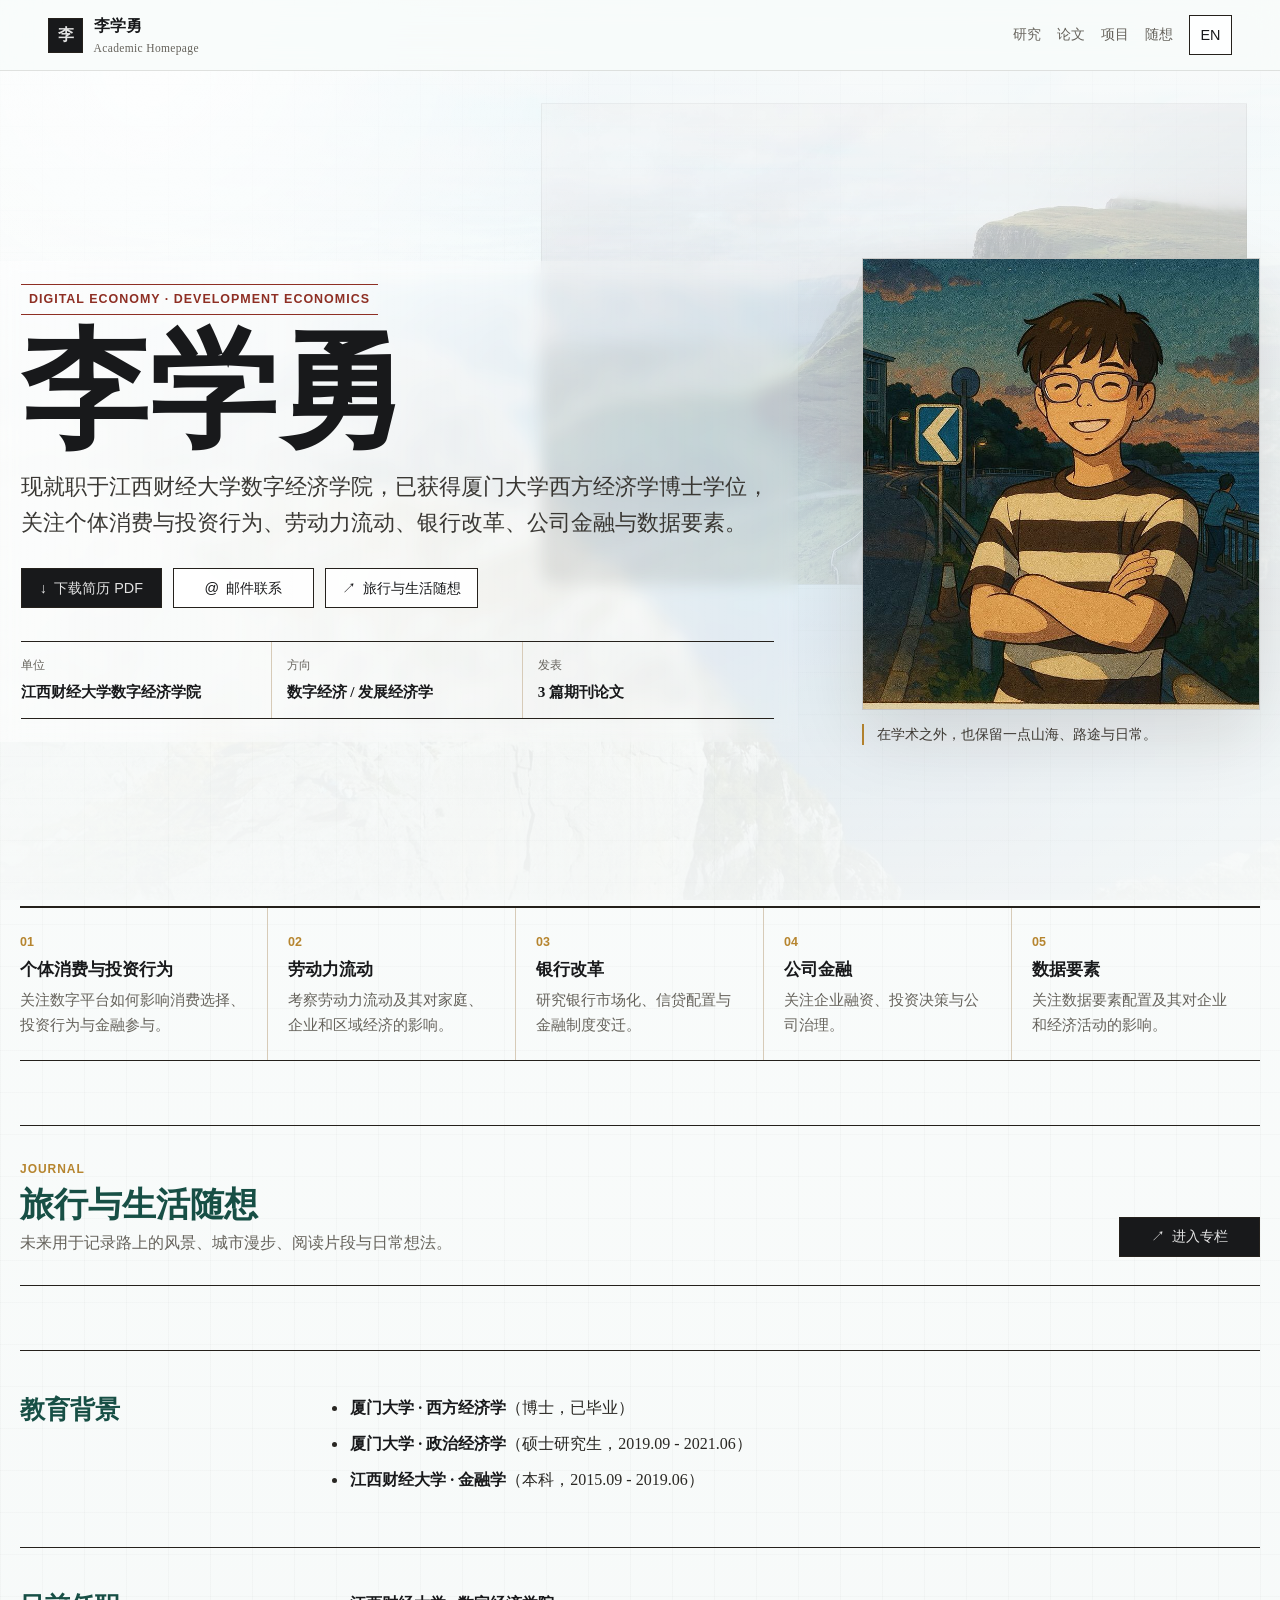
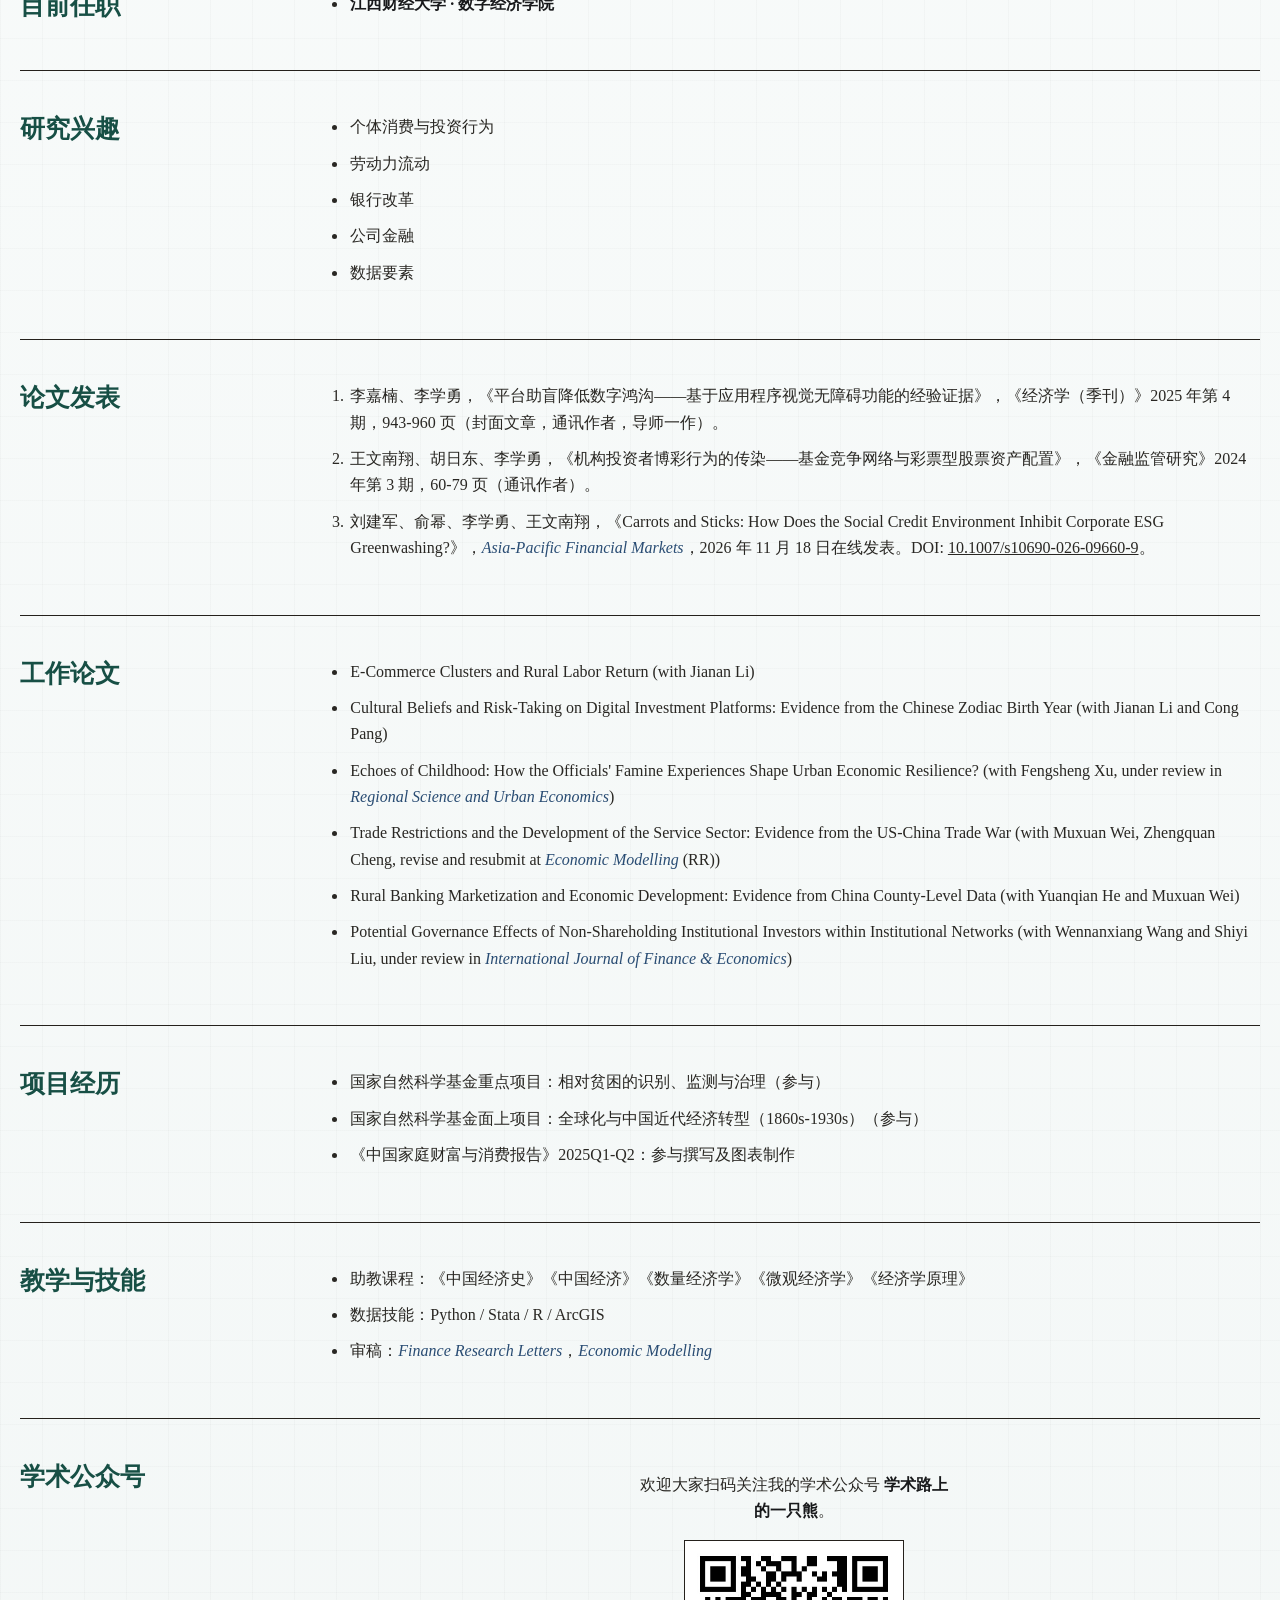
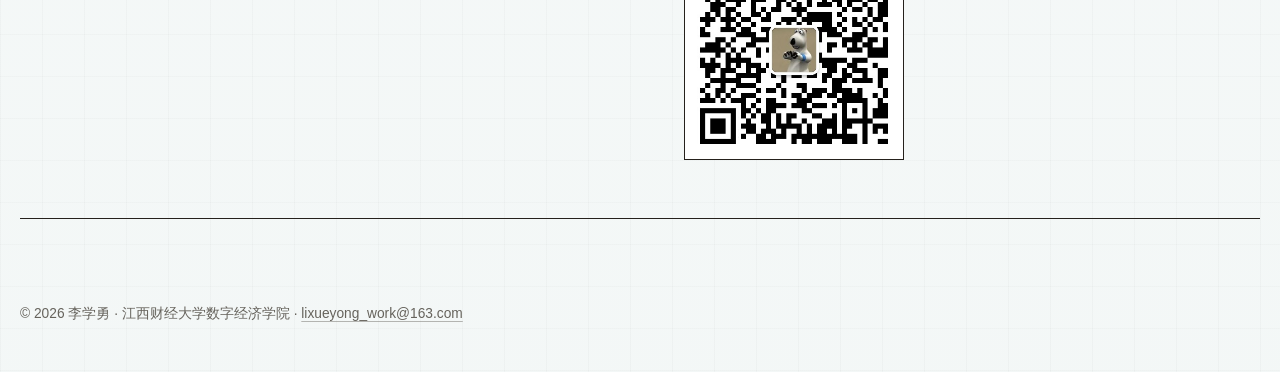
==== commit cce57de8: "feat: update publication and academic CV" ====
--- a/index.html
+++ b/index.html
@@ -3,8 +3,8 @@
   <head>
     <meta charset="UTF-8" />
     <meta name="viewport" content="width=device-width, initial-scale=1.0" />
-    <meta name="description" content="李学勇个人学术主页：个体消费与投资行为、劳动力流动、银行改革、数据要素、公司金融与发展经济学。" />
-    <meta name="keywords" content="李学勇, 学术主页, 个体消费与投资行为, 劳动力流动, 农村经济发展, 银行改革, 数据要素, 公司金融, 江西财经大学, 数字经济学院, 个人简历" />
+    <meta name="description" content="李学勇个人学术主页：个体消费与投资行为、劳动力流动、银行改革、公司金融、数据要素与发展经济学。" />
+    <meta name="keywords" content="李学勇, 学术主页, 个体消费与投资行为, 劳动力流动, 银行改革, 公司金融, 数据要素, 江西财经大学, 数字经济学院, 个人简历" />
     <meta name="theme-color" content="#f7f2e8" />
     <title>李学勇 | Academic Homepage</title>
     <link rel="icon" href='data:image/svg+xml,%3Csvg xmlns="http://www.w3.org/2000/svg" viewBox="0 0 64 64"%3E%3Crect width="64" height="64" fill="%2318191b"/%3E%3Ctext x="32" y="43" text-anchor="middle" font-size="34" font-family="serif" fill="%23fffdf8"%3EL%3C/text%3E%3C/svg%3E' />
@@ -42,8 +42,8 @@
             <span class="t-zh">李学勇</span>
             <span class="t-en">Xueyong Li</span>
           </h1>
-          <p class="lead t-zh">现就职于江西财经大学数字经济学院，已获得厦门大学西方经济学博士学位，关注个体行为、劳动力流动、金融制度与数据要素。</p>
-          <p class="lead t-en">Currently at the School of Digital Economy, Jiangxi University of Finance and Economics. Ph.D. in Western Economics from Xiamen University, studying individual behavior, labor mobility, financial institutions, and data elements.</p>
+          <p class="lead t-zh">现就职于江西财经大学数字经济学院，已获得厦门大学西方经济学博士学位，关注个体消费与投资行为、劳动力流动、银行改革、公司金融与数据要素。</p>
+          <p class="lead t-en">Currently at the School of Digital Economy, Jiangxi University of Finance and Economics. Ph.D. in Western Economics from Xiamen University, studying individual consumption and investment, labor mobility, banking reform, corporate finance, and data elements.</p>
 
           <div class="hero-actions" aria-label="主要操作">
             <a class="button primary" href="李学勇的简历.pdf" target="_blank" rel="noopener">
@@ -79,8 +79,8 @@
             <div>
               <dt class="t-zh">发表</dt>
               <dt class="t-en">Publications</dt>
-              <dd class="t-zh">2 篇期刊论文</dd>
-              <dd class="t-en">2 journal articles</dd>
+              <dd class="t-zh">3 篇期刊论文</dd>
+              <dd class="t-en">3 journal articles</dd>
             </div>
           </dl>
         </div>
@@ -104,24 +104,31 @@
         </article>
         <article>
           <span>02</span>
-          <h2 class="t-zh">劳动力流动与农村发展</h2>
-          <h2 class="t-en">Labor Mobility & Rural Development</h2>
-          <p class="t-zh">考察劳动力流动、农村金融与服务业发展对家庭和区域经济的影响。</p>
-          <p class="t-en">Examines how labor mobility, rural finance, and service-sector development shape households and regional economies.</p>
+          <h2 class="t-zh">劳动力流动</h2>
+          <h2 class="t-en">Labor Mobility</h2>
+          <p class="t-zh">考察劳动力流动及其对家庭、企业和区域经济的影响。</p>
+          <p class="t-en">Examines labor mobility and its effects on households, firms, and regional economies.</p>
         </article>
         <article>
           <span>03</span>
-          <h2 class="t-zh">银行改革与金融制度</h2>
-          <h2 class="t-en">Banking Reform & Financial Institutions</h2>
-          <p class="t-zh">研究银行市场化、信贷配置与金融制度变迁的资源配置效应。</p>
-          <p class="t-en">Studies how banking marketization, credit allocation, and institutional change affect resource allocation.</p>
+          <h2 class="t-zh">银行改革</h2>
+          <h2 class="t-en">Banking Reform</h2>
+          <p class="t-zh">研究银行市场化、信贷配置与金融制度变迁。</p>
+          <p class="t-en">Studies banking marketization, credit allocation, and financial institutional change.</p>
         </article>
         <article>
           <span>04</span>
-          <h2 class="t-zh">数据要素与公司金融</h2>
-          <h2 class="t-en">Data Elements & Corporate Finance</h2>
-          <p class="t-zh">关注数据要素、信息环境与公司治理如何塑造企业融资和投资决策。</p>
-          <p class="t-en">Studies how data elements, information environments, and corporate governance shape firms' financing and investment decisions.</p>
+          <h2 class="t-zh">公司金融</h2>
+          <h2 class="t-en">Corporate Finance</h2>
+          <p class="t-zh">关注企业融资、投资决策与公司治理。</p>
+          <p class="t-en">Studies corporate financing, investment decisions, and governance.</p>
+        </article>
+        <article>
+          <span>05</span>
+          <h2 class="t-zh">数据要素</h2>
+          <h2 class="t-en">Data Elements</h2>
+          <p class="t-zh">关注数据要素配置及其对企业和经济活动的影响。</p>
+          <p class="t-en">Studies the allocation of data elements and their effects on firms and economic activity.</p>
         </article>
       </section>
 
--- a/style.css
+++ b/style.css
@@ -314,7 +314,7 @@
 
 .feature-strip {
   display: grid;
-  grid-template-columns: repeat(4, minmax(0, 1fr));
+  grid-template-columns: repeat(5, minmax(0, 1fr));
   margin: 0 0 clamp(2.3rem, 5vw, 4rem);
   border-top: 2px solid var(--line-strong);
   border-bottom: 1px solid var(--line-strong);
@@ -350,6 +350,20 @@
   margin: 0;
   color: var(--muted);
   font-size: 0.94rem;
+}
+
+@media (max-width: 1100px) and (min-width: 861px) {
+  .feature-strip {
+    grid-template-columns: repeat(2, minmax(0, 1fr));
+  }
+
+  .feature-strip article:nth-child(2n) {
+    border-right: 0;
+  }
+
+  .feature-strip article:nth-child(-n + 4) {
+    border-bottom: 1px solid var(--line);
+  }
 }
 
 .journal-link {
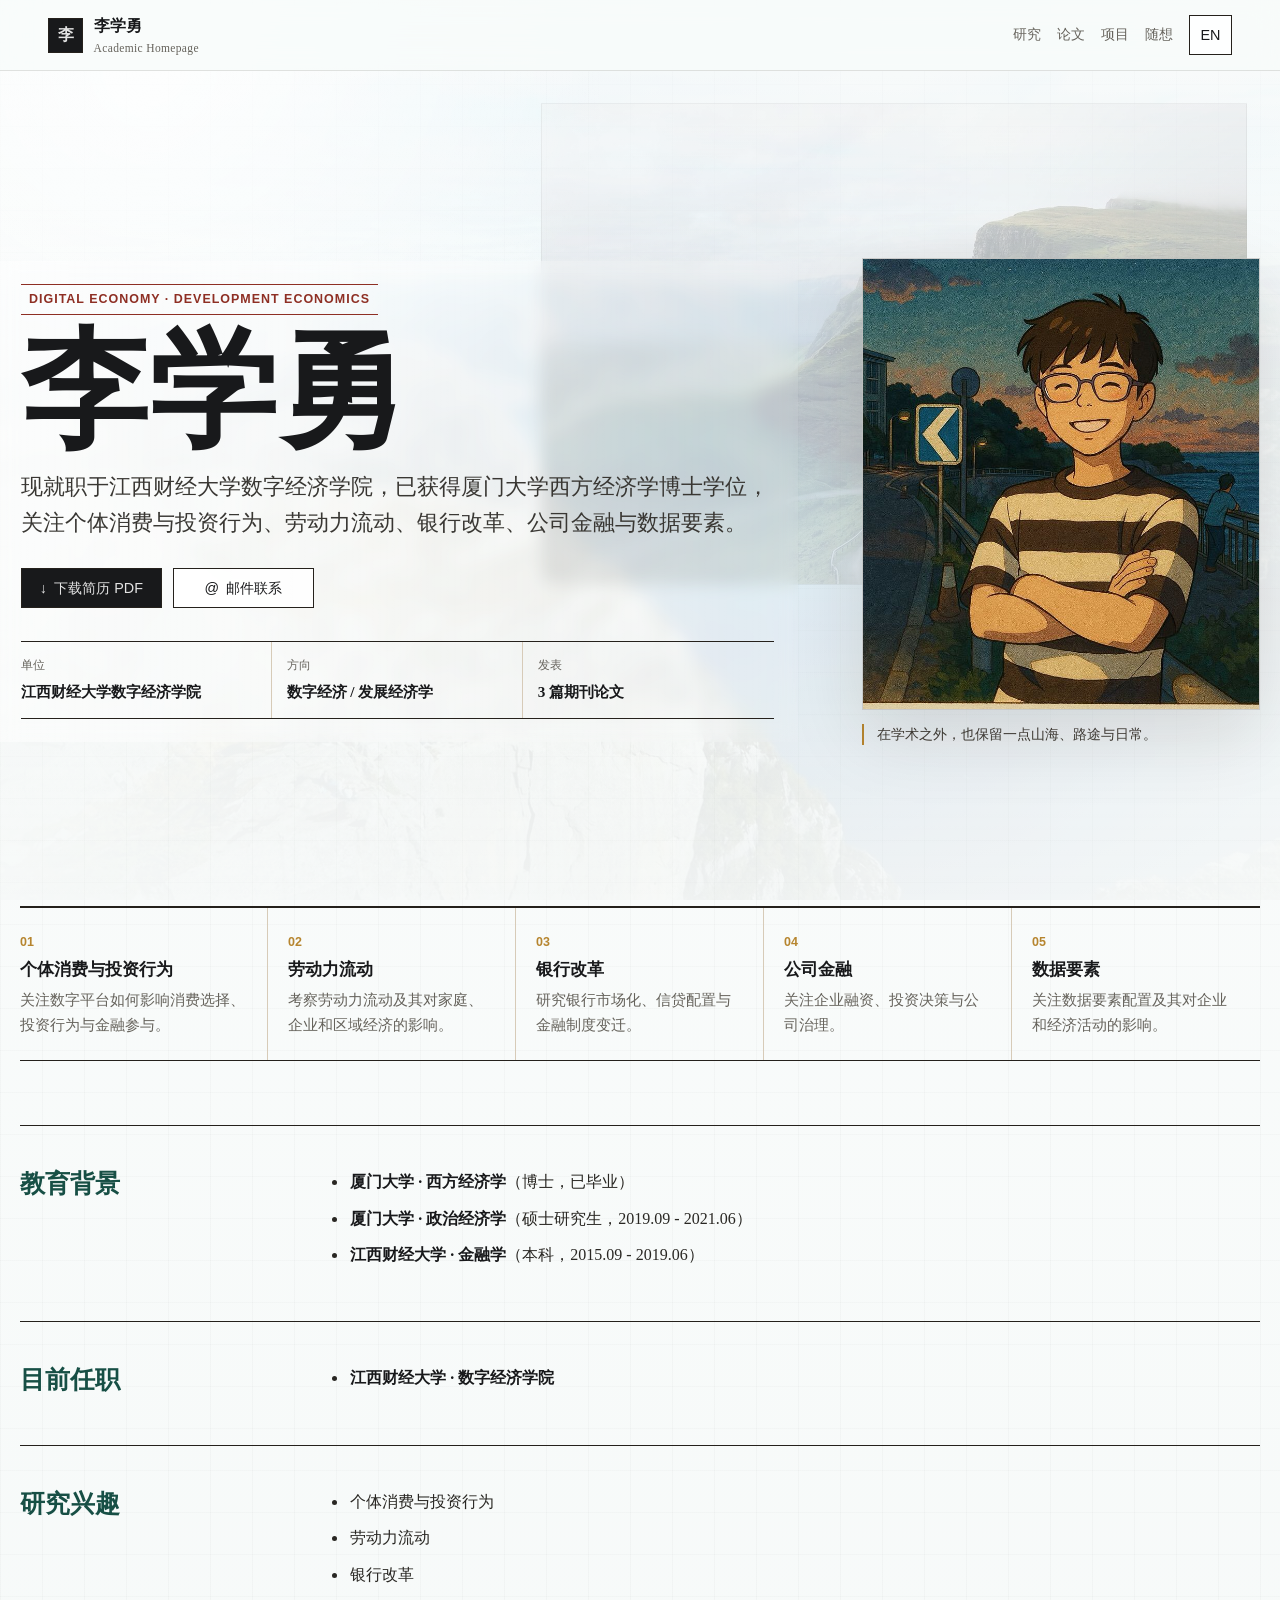
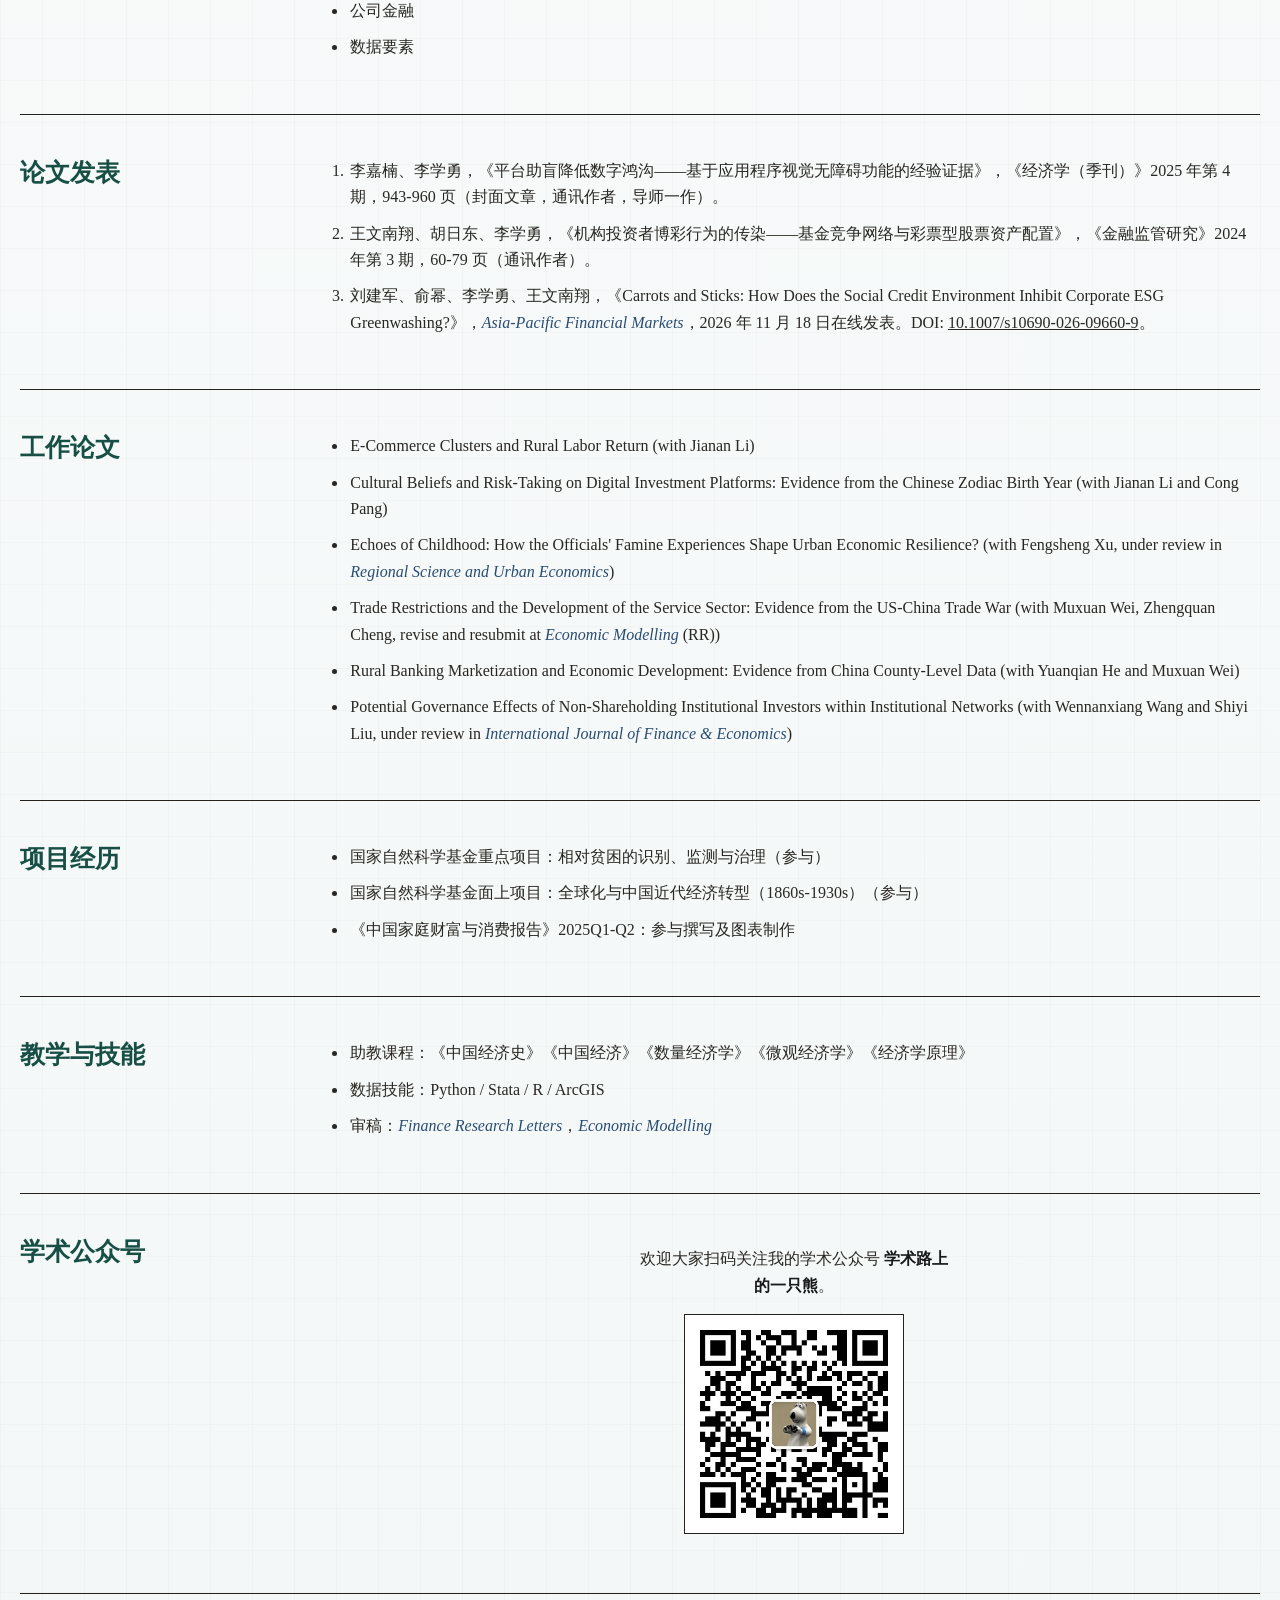
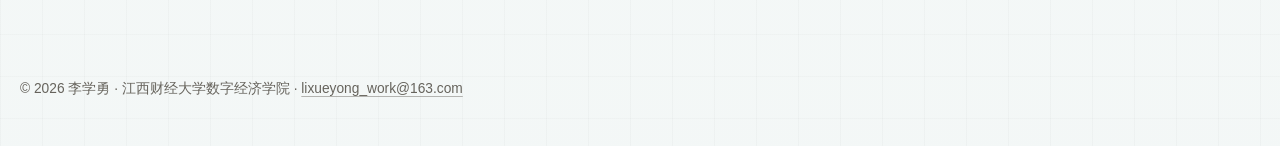
==== commit a0caaebe: "feat: streamline notes section and add novel title" ====
--- a/index.html
+++ b/index.html
@@ -55,11 +55,6 @@
               <span aria-hidden="true">@</span>
               <span class="t-zh">邮件联系</span>
               <span class="t-en">Email</span>
-            </a>
-            <a class="button" href="travel.html">
-              <span aria-hidden="true">↗</span>
-              <span class="t-zh">旅行与生活随想</span>
-              <span class="t-en">Travel Notes</span>
             </a>
           </div>
 
@@ -132,21 +127,6 @@
         </article>
       </section>
 
-      <section class="journal-link reveal" style="--d: 0.14s" aria-label="旅行与生活随想专栏">
-        <div>
-          <span class="journal-kicker">Journal</span>
-          <h2 class="t-zh">旅行与生活随想</h2>
-          <h2 class="t-en">Travel & Life Notes</h2>
-          <p class="t-zh">未来用于记录路上的风景、城市漫步、阅读片段与日常想法。</p>
-          <p class="t-en">A future notebook for landscapes, city walks, reading fragments, and everyday reflections.</p>
-        </div>
-        <a class="button primary" href="travel.html">
-          <span aria-hidden="true">↗</span>
-          <span class="t-zh">进入专栏</span>
-          <span class="t-en">Open Journal</span>
-        </a>
-      </section>
-
       <section class="content-shell reveal" style="--d: 0.16s">
         <article id="content-zh" class="markdown t-zh" aria-live="polite"></article>
         <article id="content-en" class="markdown t-en" aria-live="polite"></article>
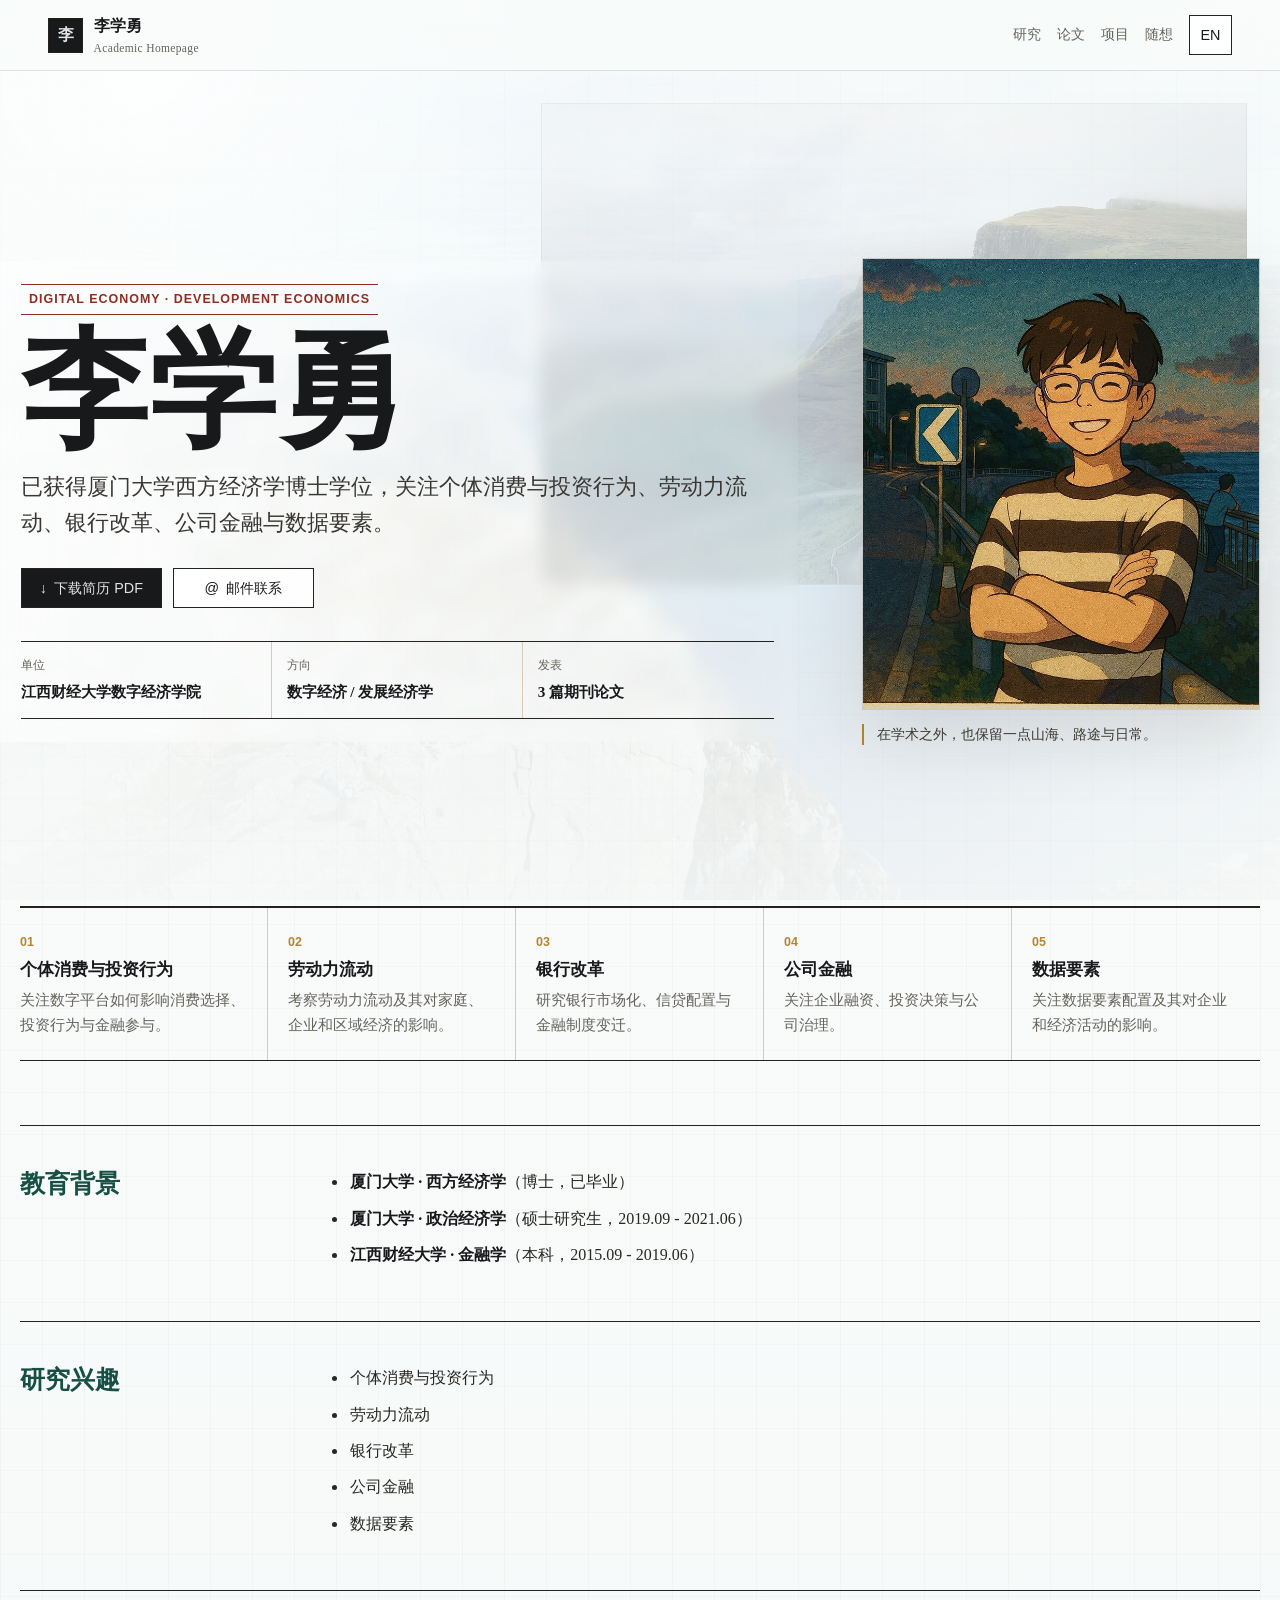
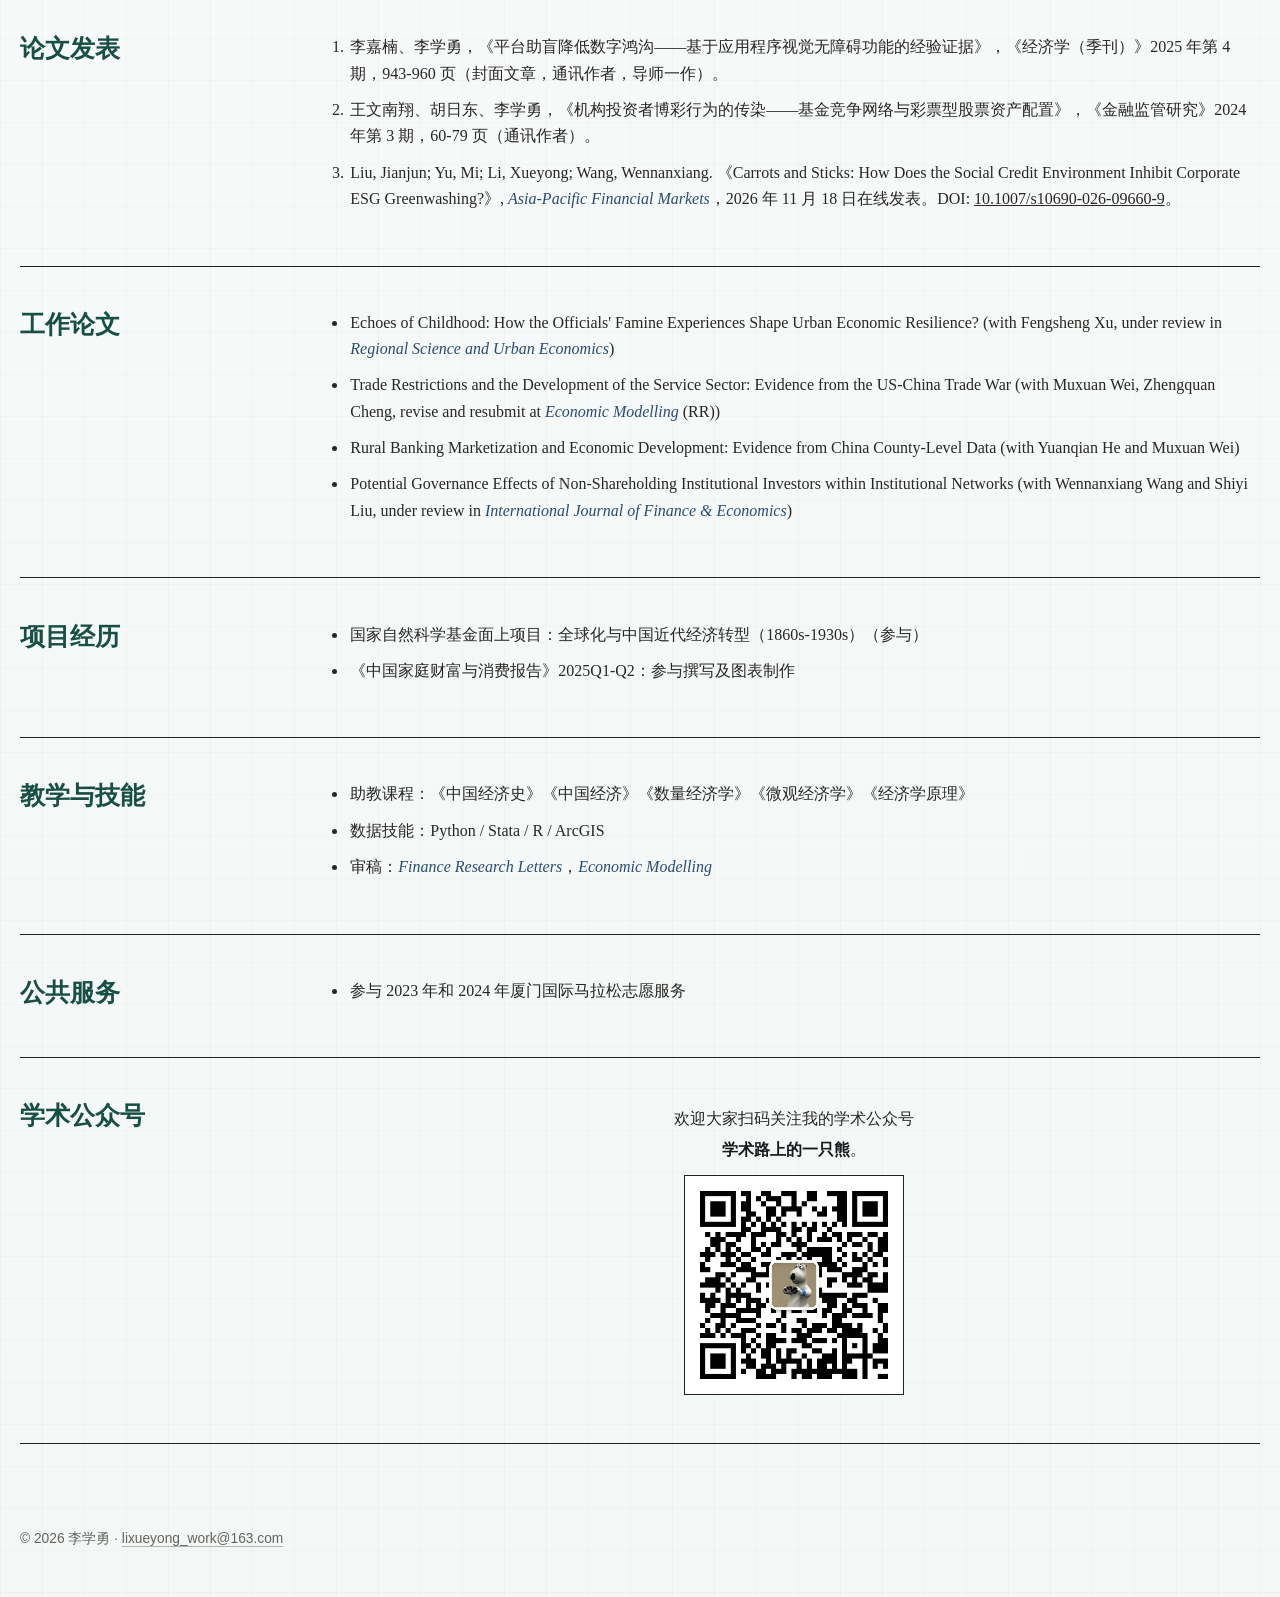
==== commit 0c3caf94: "chore: streamline profile and add public service" ====
--- a/index.html
+++ b/index.html
@@ -42,8 +42,8 @@
             <span class="t-zh">李学勇</span>
             <span class="t-en">Xueyong Li</span>
           </h1>
-          <p class="lead t-zh">现就职于江西财经大学数字经济学院，已获得厦门大学西方经济学博士学位，关注个体消费与投资行为、劳动力流动、银行改革、公司金融与数据要素。</p>
-          <p class="lead t-en">Currently at the School of Digital Economy, Jiangxi University of Finance and Economics. Ph.D. in Western Economics from Xiamen University, studying individual consumption and investment, labor mobility, banking reform, corporate finance, and data elements.</p>
+          <p class="lead t-zh">已获得厦门大学西方经济学博士学位，关注个体消费与投资行为、劳动力流动、银行改革、公司金融与数据要素。</p>
+          <p class="lead t-en">Ph.D. in Western Economics from Xiamen University, studying individual consumption and investment, labor mobility, banking reform, corporate finance, and data elements.</p>
 
           <div class="hero-actions" aria-label="主要操作">
             <a class="button primary" href="李学勇的简历.pdf" target="_blank" rel="noopener">
@@ -134,7 +134,7 @@
     </main>
 
     <footer class="footer">
-      <p>© <span id="year"></span> 李学勇 · 江西财经大学数字经济学院 · <a href="mailto:lixueyong_work@163.com">lixueyong_work@163.com</a></p>
+      <p>© <span id="year"></span> 李学勇 · <a href="mailto:lixueyong_work@163.com">lixueyong_work@163.com</a></p>
     </footer>
 
     <script src="script.js"></script>
--- a/style.css
+++ b/style.css
@@ -556,6 +556,10 @@
   background: #fff;
 }
 
+.qr-center p {
+  margin: 0.3rem 0;
+}
+
 .footer {
   width: min(1240px, calc(100vw - 2rem));
   margin: 0 auto;
